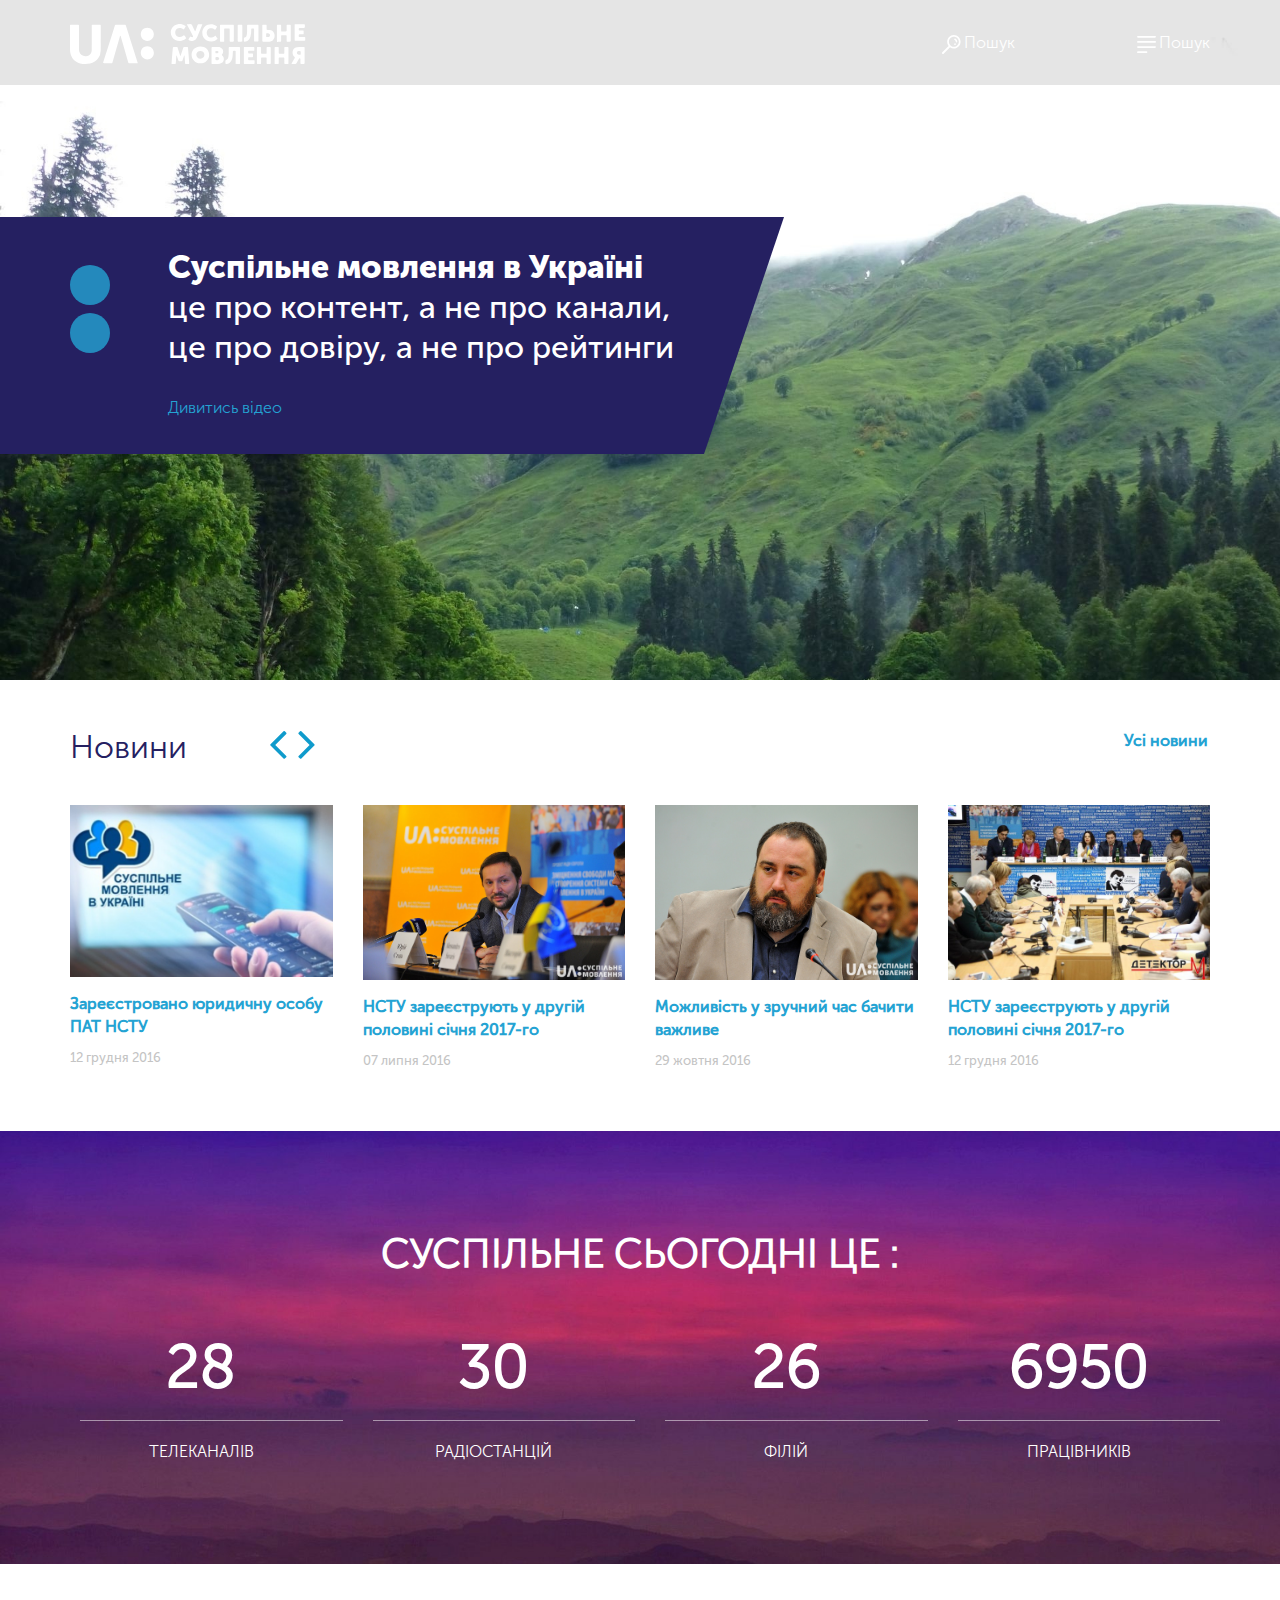
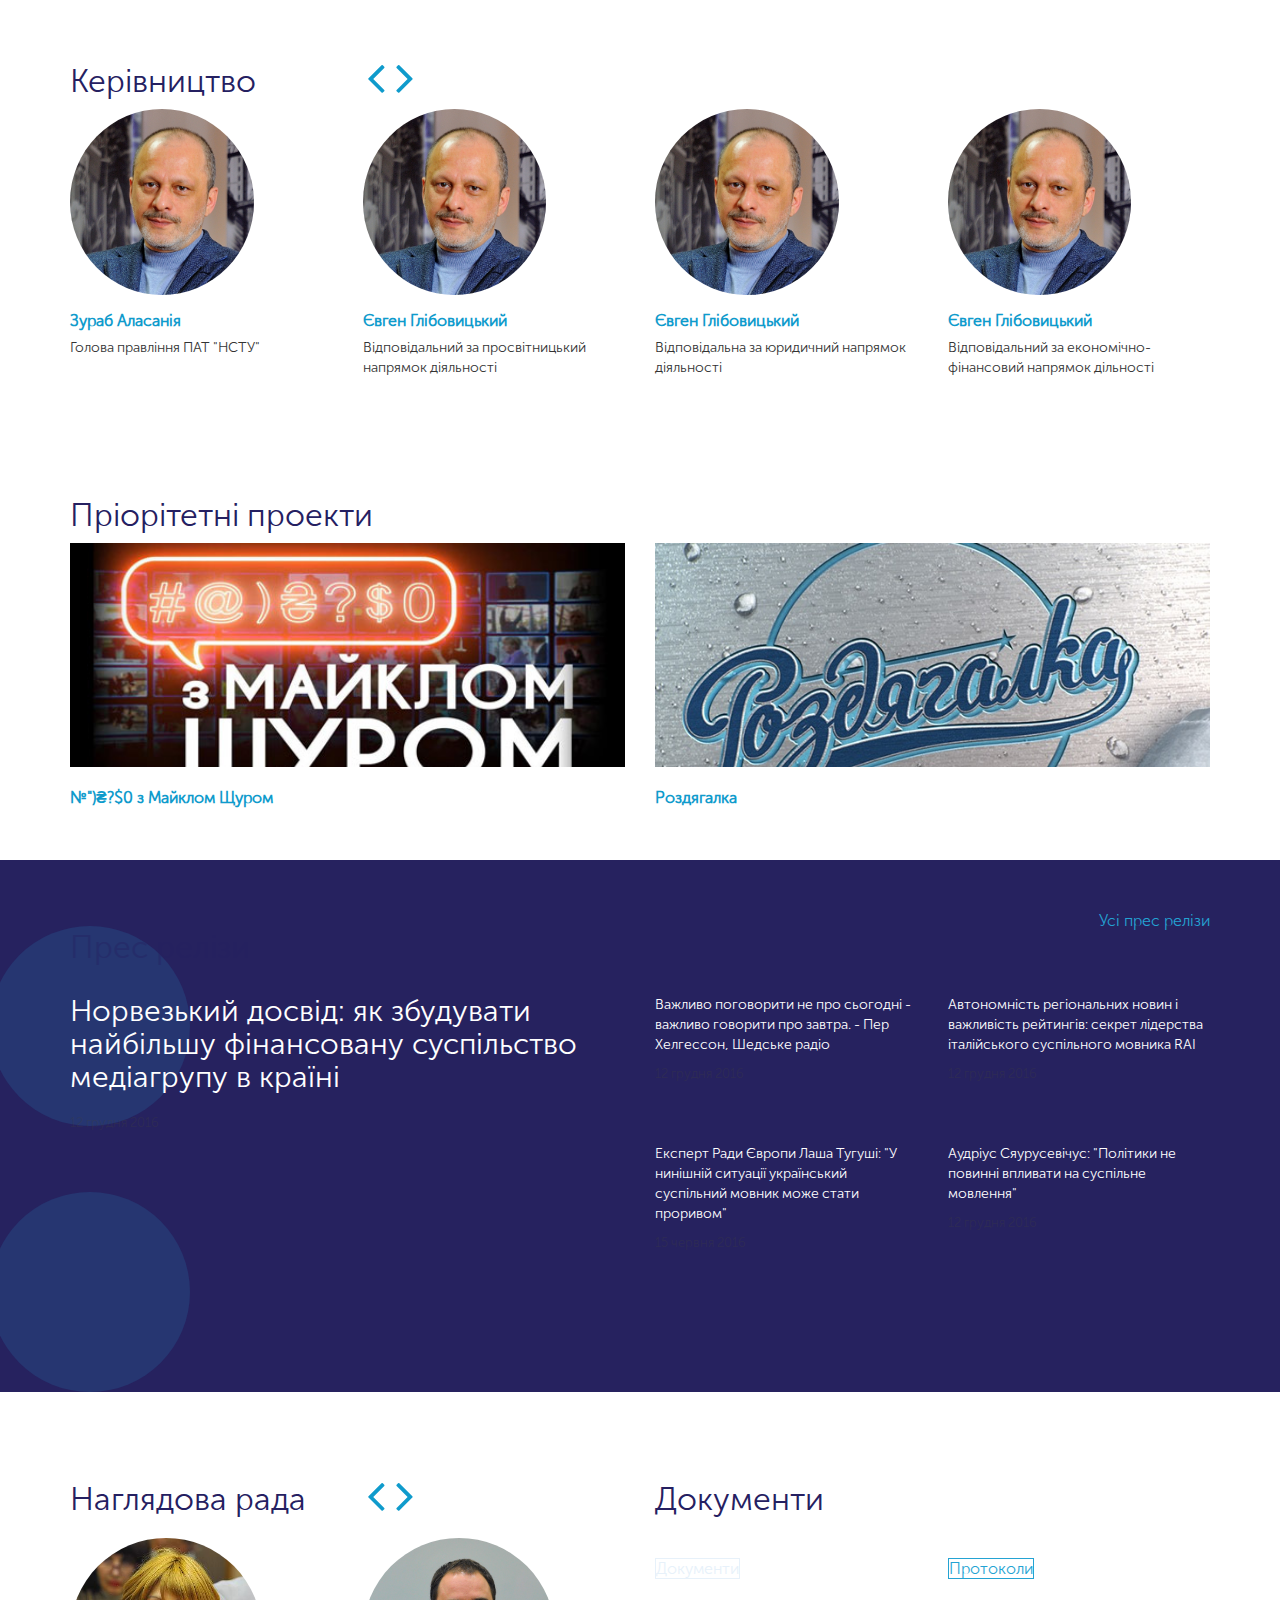
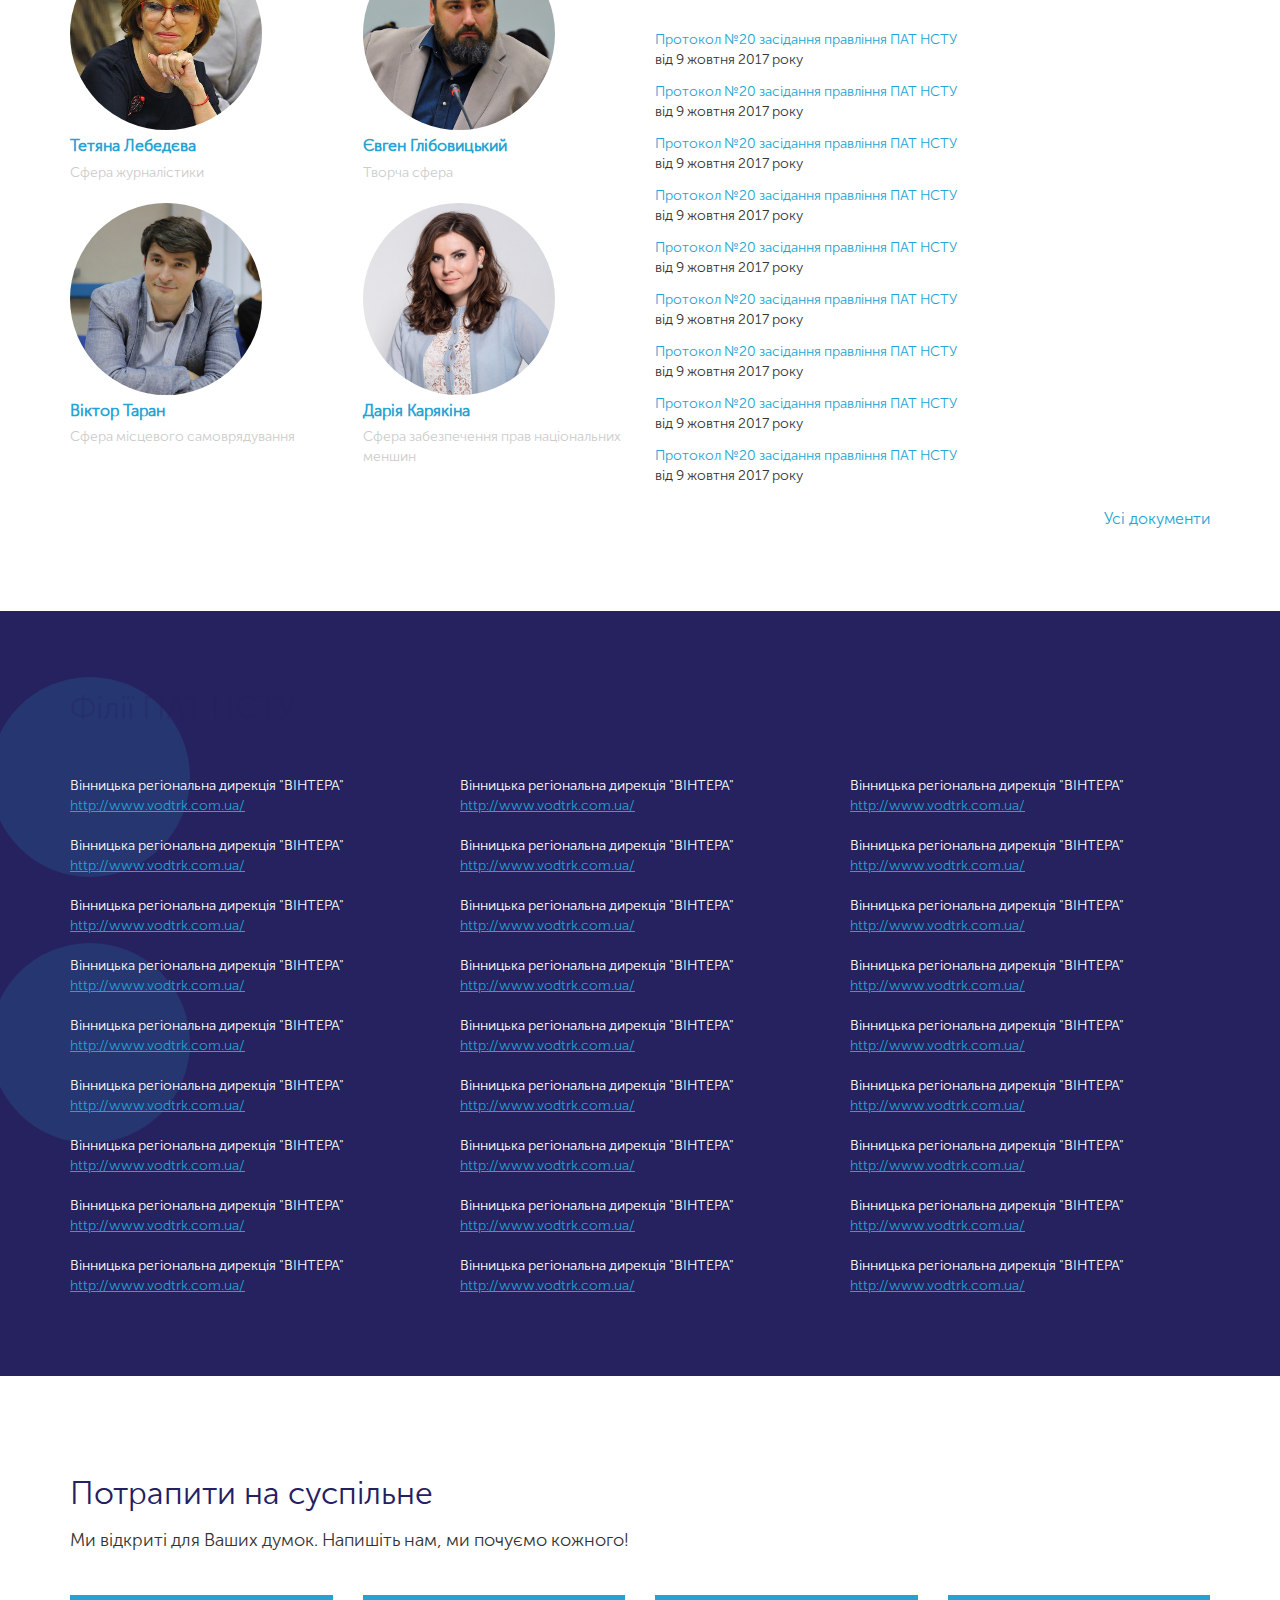
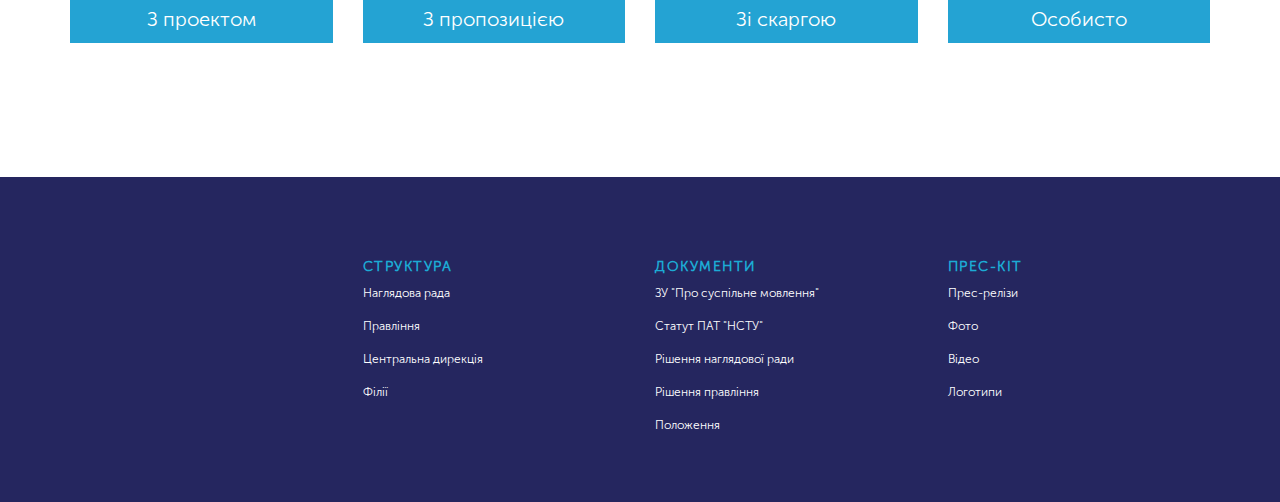
==== index.html @ c34fa094 "fommit #1" ====
<!DOCTYPE html>
<html lang="en">
<head>
	<meta charset="UTF-8">
	<title>UA_broadcasting</title>
	<link rel="stylesheet" href="css/reset.css">
	<link rel="stylesheet" href="css/bootstrap.min.css">
	<link rel="stylesheet" href="css/styles.css">
	<link rel="stylesheet" href="css/fonts.css">
	<link href="https://fonts.googleapis.com/css?family=Roboto" rel="stylesheet">
	<link rel="stylesheet" href="css/fontawesome.dev.css">
	<link rel="stylesheet" href="css/fontawesome.min.css">
	<meta name="viewport" content="width=device-width, initial-scale=1">
</head>
<body>
	
	<section class="header">
		<div class="navigation">
			<div class="container">
				<div class="row">
					<div class="col-xs-8 col-sm-8 col-md-4">
						<div class="logo-nav">
							<img src="assets/logo/logo.svg"alt="Logo">
						</div>
					</div>
					<div class="col-xs-1 col-sm-1 col-md-4"></div>
					<div class="col-xs-1 col-sm-1 col-md-2">
						<div class="nav-element">
							<div class="search-nav nav-icons">
								<img src="assets/search/search.svg" alt="Search">
							</div>
							<span class="icon-text white-text hidden-xs hidden-sm">Пошук</span>
						</div>
					</div>
					<div class="col-xs-1 col-sm-1 col-md-2">
						<div class="nav-element">
							<div class="menu-nav nav-icons">
								<img src="assets/menu/menu.svg" alt="Menu">
							</div>
							<span class="icon-text white-text hidden-xs hidden-sm">Пошук</span>
						</div>
					</div>
				</div>
			</div>
		</div>

		<div class="container">
			<div class="header-tagline">
				<div class="header_figure header-square"></div>
				<div class="header_figure header-triangle"></div>
				
				<div class="header-tagline-content content">
					<div class="row">
						<div class="hidden-xs hiden-sm col-md-1">
							<div class="header-circle-wrapper">
								<div class="header-circle"></div>
								<div class="header-circle"></div>
							</div>
						</div>
						<div class="col-xs-11 col-sm-11 col-md-6 col-lg-6">
							<div class="header_text-wrapper">
								<span class="header_text">
									<span class="header_text-bold">Суспільне <br class="hidden-md hidden-lg"> мовлення в Україні</span> <br>
									це про контент,<br class="hidden-md hidden-lg"> а не про канали,<br> це про довіру, <br class="hidden-md hidden-lg"> а не про рейтинги
								</span>
			
								<div class="video-link">
									<a href="#">Дивитись відео</a>
								</div>
							</div>
						</div>
					</div>
				</div>
			</div>
		</div>
	</section>

	<section class="news">
		<div class="container">
			<div class="content">
				<div class="row">
					<div class="col-xs-6 col-sm-6 col-md-2"><h2 class="tagline">Новини</h2></div>
					<div class="col-md-1">
						<div class="controls hidden-xs hidden-sm">
							<i class="fa fa-angle-left" aria-hidden="true"></i>
							<i class="fa fa-angle-right" aria-hidden="true"></i>
						</div>
					</div>
					<div class="col-md-7"></div>
					<div class="col-xs-6 col-sm-6 col-md-2">
						<div class="all-news-link">
							<a href="#">Усі новини</a>
						</div>
					</div>
				</div>

				<div class="row">
					<div class="col-xs-6 col-sm-6 col-md-3">
						<div class="news">
							<div class="news-img">
								<img src="img/news_image_5.jpg" alt="">
							</div>
							<div class="news-title">
								<a href="#">Зареєстровано юридичну особу ПАТ НСТУ</a>
							</div>
							<div class="grey-text">12 грудня 2016</div>
						</div>
					</div>
					<div class="col-xs-6 col-sm-6 col-md-3">
						<div class="news">
							<div class="news-img">
								<img src="img/news_image_3.jpg" alt="">
							</div>
							<div class="news-title">
								<a href="#">НСТУ зареєструють у другій половині січня 2017-го</a>
							</div>
							<div class="grey-text">07 липня 2016</div>
						</div>
					</div>
					<div class="col-xs-6 col-sm-6 col-md-3">
						<div class="news">
							<div class="news-img">
								<img src="img/news_image_2.jpg" alt="">
							</div>
							<div class="news-title">
								<a href="#">Можливість у зручний час бачити важливе</a>
								</div>
							<div class="grey-text">29 жовтня 2016</div>
						</div>
					</div>
					<div class="col-xs-6 col-sm-6 col-md-3">
						<div class="news">
							<div class="news-img">
								<img src="img/news_image_4.jpg" alt="">
							</div>
							<div class="news-title">
								<a href="#">НСТУ зареєструють у другій половині січня 2017-го</a>
							</div>
							<div class="grey-text">12 грудня 2016</div>
						</div>
					</div>
				</div>
			</div>
		</div>
	</section>

	<section class="numbers">
		<div class="container">
			<div class="content">
				<h2 class="numbers-title">суспільне сьогодні це :</h2>
				<div class="row">
					<div class="col-xs-12 col-sm-12 col-md-3">
						<div class="number">28</div>
						<div class="number-line"></div>
						<div class="numbers-description">телеканалів</div>
					</div>
					<div class="col-xs-12 col-sm-12 col-md-3">
						<div class="number">30</div>
						<div class="number-line"></div>
						<div class="numbers-description">радіостанцій</div>
					</div>
					<div class="col-xs-12 col-sm-12 col-md-3">
						<div class="number">26</div>
						<div class="number-line"></div>
						<div class="numbers-description">філій</div>
					</div>
					<div class="col-xs-12 col-sm-12 col-md-3">
						<div class="number">6950</div>
						<div class="number-line"></div>
						<div class="numbers-description">працівників</div>
					</div>
				</div>
			</div>
		</div>
	</section>

	<section class="leadership">
		<div class="content">
			<div class="container">
				<div class="row">
					<div class="col-md-3"><h2 class="tagline">Керівництво</h2></div>
					<div class="col-md-1">
						<div class="controls">
							<i class="fa fa-angle-left" aria-hidden="true"></i>
							<i class="fa fa-angle-right" aria-hidden="true"></i>
						</div>
					</div>
					<div class="col-md-8"></div>
				</div>

				<div class="row">
					<div class="col-xs-12 col-md-3">
						<div class="leadership-img hidden-xs hidden-sm">
							<img src="img/Zurab_Alasania.png" alt="Zurab">
						</div>
						<div class="leadership-name">
							<a href="#">Зураб Аласанія</a>
						</div>
						<div class="leadership-descr">Голова правління ПАТ "НСТУ"</div>
					</div>
					<div class="col-xs-12 col-md-3">
						<div class="leadership-img hidden-xs hidden-sm">
							<img src="img/Zurab_Alasania.png" alt="Zurab">
						</div>
						<div class="leadership-name">
							<a href="#">Євген Глібовицький</a>
						</div>
						<div class="leadership-descr">Відповідальний за просвітницький напрямок діяльності</div>
					</div>
					<div class="col-xs-12 col-md-3">
						<div class="leadership-img hidden-xs hidden-sm">
							<img src="img/Zurab_Alasania.png" alt="Zurab">
						</div>
						<div class="leadership-name">
							<a href="#">Євген Глібовицький</a>
						</div>
						<div class="leadership-descr">Відповідальна за юридичний напрямок діяльності</div>
					</div>
					<div class="col-xs-12 col-md-3">
						<div class="leadership-img hidden-xs hidden-sm">
							<img src="img/Zurab_Alasania.png" alt="Zurab">
						</div>
						<div class="leadership-name">
							<a href="#">Євген Глібовицький</a>
						</div>
						<div class="leadership-descr">Відповідальний за економічно-фінансовий напрямок дільності</div>
					</div>
				</div>
			</div>
		</div>
	</section>

	<section class="priority-projects">
		<div class="container">
			<div class="content">
				<h2 class="tagline">Пріорітетні проекти</h2>
				<div class="row">
					<div class="col-xs-12 col-sm-12 col-md-6">
						<div class="project">
							<div class="project-img">
								<img src="img/Mike.jpg" alt="Майкл Щур" class="img-responsive">
							</div>
							<div class="project-name">
								<a href="#">№")₴?$0 з Майклом Щуром</a>
							</div>
						</div>
					</div>

					<div class="hidden-xs hidden-sm col-md-6">
						<div class="project">
							<div class="project-img">
								<img src="img/Change_Room_2.jpg" alt="Роздягалка" class="img-responsive">
							</div>
							<div class="project-name">
								<a href="#">Роздягалка</a>
							</div>
						</div>
					</div>
				</div>
			</div>
		</div>
	</section>

	<section class="press-releases">
		<div class="circle-wrapper hidden-xs hidden-sm">
				<div class="circle"></div>
				<div class="circle"></div>
		</div>

		<div class="container">
			<div class="content">
				<div class="row">
						<div class="col-md-3"><h2 class="tagline transparent-tag">Прес релізи</h2></div>
						<div class="col-md-7"></div>
						<div class="col-md-2">
							<div class="all-press-link">
								<a href="#">Усі прес релізи</a>
							</div>
						</div>
				</div>

				<div class="row">
					<div class="col-xs-12 col-sm-12 col-md-6">
						<div class="press-releases-title">
							<h2>Норвезький досвід: як збудувати найбільшу фінансовану суспільство медіагрупу в країні</h2>
							<div class="grey-text">
								12 грудня 2016
							</div>
						</div>	
					</div>
					<div class="col-xs-12 col-sm-12 col-md-6">
						<div class="row">
							<div class="col-md-6">
								<div class="press-release">
									Важливо поговорити не про сьогодні - важливо говорити про завтра. - Пер Хелгессон, Шедське радіо
									<div class="grey-text">
										12 грудня 2016
									</div>
								</div>
							</div>
							<div class="col-xs-12 col-sm-12 col-md-6">
								<div class="press-release">
									Автономність регіональних новин і важливість рейтингів: секрет лідерства італійського суспільного мовника RAI
									<div class="grey-text">
										12 грудня 2016
									</div>
								</div>
							</div>
						</div>
						<div class="row">
							<div class="col-xs-12 col-sm-12 col-md-6">
								<div class="press-release">
									Експерт Ради Європи Лаша Тугуші: "У нинішній ситуації український суспільний мовник може стати проривом"
									<div class="grey-text">
										15 червня 2016
									</div>
								</div>
							</div>
							<div class="col-xs-12 col-sm-12 col-md-6">
								<div class="press-release">
									Аудріус Сяурусевічус: "Політики не повинні впливати на суспільне мовлення"
									<div class="grey-text">
										12 грудня 2016
									</div>
								</div>
							</div>
						</div>
					</div>
				</div>
			</div>
		</div>
	</section>

	<section class="senate">
		<div class="container">
			<div class="content">
				<div class="row">
					<div class="col-xs-12 col-md-12 col-md-6">
						<div class="row">
							<div class="col-md-6"><h2 class="tagline">Наглядова рада</h2></div>
							<div class="col-md-2">
								<div class="controls">
									<i class="fa fa-angle-left" aria-hidden="		true"></i>
									<i class="fa fa-angle-right" aria-hidden="true"></i>
								</div>
							</div>
							<div class="col-md-4"></div>
						</div>
					
						<div class="row">
							<div class="col-md-12">
								<div class="row">
									<div class="col-md-6">
										<div class="senate-member">
											<div class="member-img hidden-xs hidden-sm">
												<img src="img/senate-member_1.jpg" alt="Tetiana" class="img-responsive">
											</div>
											<div class="member-name">
												<a href="#">Тетяна Лебедєва</a>
											</div>
											<div class="member-scope">		Сфера журналістики
											</div>
										</div>
									</div>
									<div class="col-md-6">
										<div class="senate-member">
											<div class="member-img hidden-xs hidden-sm">
												<img src="img/senate-member_2.jpg" alt="Eugeniy" class="img-responsive">
											</div>
											<div class="member-name">
												<a href="#">Євген Глібовицький</a>
											</div>
											<div class="member-scope">		Творча сфера
											</div>
										</div>
									</div>
								</div>
							</div>
						</div>

						<div class="row">
							<div class="col-md-12">
								<div class="row">
									<div class="col-md-6">
										<div class="senate-member">
											<div class="member-img hidden-xs hidden-sm">
												<img src="img/senate-member_3.jpg" alt="Viktor" class="img-responsive">
											</div>
											<div class="member-name">
												<a href="#">Віктор Таран</a>
											</div>
											<div class="member-scope">		Сфера місцевого самоврядування
											</div>
										</div>
									</div>
									<div class="col-md-6">
										<div class="senate-member">
											<div class="member-img hidden-xs hidden-sm">
												<img src="img/senate-member_4.jpg" alt="Daria" class="img-responsive">
											</div>
											<div class="member-name">
												<a href="#">Дарія Карякіна</a>
											</div>
											<div class="member-scope">		Сфера забезпечення прав національних меншин
											</div>
										</div>
									</div>
								</div>
							</div>
						</div>
					</div>
					<div class="col-xs-12 col-md-12 col-md-6">
						<div class="doc-wrapper">
							<h2 class="tagline">Документи</h2>
							<div class="senat-btn-wrapper">
								<div class="row">
									<div class="col-xs-6 col-sm-6 col-md-6">
										<a href="#" class="doc-btn doc-btn-active">Документи</a>
									</div>
									<div class="col-md-6">
										<a href="#" class="doc-btn">Протоколи</a>
									</div>
								</div>
							</div>

							<div class="row">
								<div class="col-xs-12 col-sm-12 col-md-12">
									<div class="protocol">
										<div class="protocol-name">
											<a href="#">Протокол №20 засідання правління ПАТ НСТУ</a>
										</div>
										<div class="protocol-date">
											від 9 жовтня 2017 року
										</div>
									</div>
									<div class="protocol">
										<div class="protocol-name">
											<a href="#">Протокол №20 засідання правління ПАТ НСТУ</a>
										</div>
										<div class="protocol-date">
											від 9 жовтня 2017 року
										</div>
									</div>
									<div class="protocol">
										<div class="protocol-name">
											<a href="#">Протокол №20 засідання правління ПАТ НСТУ</a>
										</div>
										<div class="protocol-date">
											від 9 жовтня 2017 року
										</div>
									</div>
									<div class="protocol">
										<div class="protocol-name">
											<a href="#">Протокол №20 засідання правління ПАТ НСТУ</a>
										</div>
										<div class="protocol-date">
											від 9 жовтня 2017 року
										</div>
									</div>
									<div class="protocol">
										<div class="protocol-name">
											<a href="#">Протокол №20 засідання правління ПАТ НСТУ</a>
										</div>
										<div class="protocol-date">
											від 9 жовтня 2017 року
										</div>
									</div>
									<div class="protocol">
										<div class="protocol-name">
											<a href="#">Протокол №20 засідання правління ПАТ НСТУ</a>
										</div>
										<div class="protocol-date">
											від 9 жовтня 2017 року
										</div>
									</div>
									<div class="protocol">
										<div class="protocol-name">
											<a href="#">Протокол №20 засідання правління ПАТ НСТУ</a>
										</div>
										<div class="protocol-date">
											від 9 жовтня 2017 року
										</div>
									</div>
									<div class="protocol">
										<div class="protocol-name">
											<a href="#">Протокол №20 засідання правління ПАТ НСТУ</a>
										</div>
										<div class="protocol-date">
											від 9 жовтня 2017 року
										</div>
									</div>
									<div class="protocol">
										<div class="protocol-name">
											<a href="#">Протокол №20 засідання правління ПАТ НСТУ</a>
										</div>
										<div class="protocol-date">
											від 9 жовтня 2017 року
										</div>
									</div>
									<div class="all-doc-link">
										<a href="#">Усі документи</a>
									</div>
								</div>
							</div>
						</div>
					</div>
				</div>
			</div>
		</div>
	</section>

	<section class="branchs">
		<div class="circle-wrapper hidden-xs hidden-sm">
				<div class="circle"></div>
				<div class="circle"></div>
		</div>

		<div class="container content">
			<h2 class="branchs-tag tagline">Філії ПАТ НСТУ</h2>
			<div class="row">
				<div class="col-xs-12 col-sm-12 col-md-4 col-lg-4">
					<div class="branch">
						<div class="branch-name">Вінницька регіональна дирекція "ВІНТЕРА"</div>
						<div class="branch-site"><a href="#">http://www.vodtrk.com.ua/</a></div>
					</div>
				</div>
				<div class="col-xs-12 col-sm-12 col-md-4 col-lg-4">
					<div class="branch">
						<div class="branch-name">Вінницька регіональна дирекція "ВІНТЕРА"</div>
						<div class="branch-site"><a href="#">http://www.vodtrk.com.ua/</a></div>
					</div>
				</div>
				<div class="col-xs-12 col-sm-12 col-md-4 col-lg-4">
					<div class="branch">
						<div class="branch-name">Вінницька регіональна дирекція "ВІНТЕРА"</div>
						<div class="branch-site"><a href="#">http://www.vodtrk.com.ua/</a></div>
					</div>
				</div>
			</div>

			<div class="row">
				<div class="col-xs-12 col-sm-12 col-md-4 col-lg-4">
					<div class="branch">
						<div class="branch-name">Вінницька регіональна дирекція "ВІНТЕРА"</div>
						<div class="branch-site"><a href="#">http://www.vodtrk.com.ua/</a></div>
					</div>
				</div>
				<div class="col-xs-12 col-sm-12 col-md-4 col-lg-4">
					<div class="branch">
						<div class="branch-name">Вінницька регіональна дирекція "ВІНТЕРА"</div>
						<div class="branch-site"><a href="#">http://www.vodtrk.com.ua/</a></div>
					</div>
				</div>
				<div class="col-xs-12 col-sm-12 col-md-4 col-lg-4">
					<div class="branch">
						<div class="branch-name">Вінницька регіональна дирекція "ВІНТЕРА"</div>
						<div class="branch-site"><a href="#">http://www.vodtrk.com.ua/</a></div>
					</div>
				</div>
			</div>

			<div class="row">
				<div class="col-md-4">
					<div class="branch">
						<div class="branch-name">Вінницька регіональна дирекція "ВІНТЕРА"</div>
						<div class="branch-site"><a href="#">http://www.vodtrk.com.ua/</a></div>
					</div>
				</div>
				<div class="col-md-4">
					<div class="branch">
						<div class="branch-name">Вінницька регіональна дирекція "ВІНТЕРА"</div>
						<div class="branch-site"><a href="#">http://www.vodtrk.com.ua/</a></div>
					</div>
				</div>
				<div class="col-md-4">
					<div class="branch">
						<div class="branch-name">Вінницька регіональна дирекція "ВІНТЕРА"</div>
						<div class="branch-site"><a href="#">http://www.vodtrk.com.ua/</a></div>
					</div>
				</div>
			</div>

			<div class="row hidden-xs hidden-sm">
				<div class="col-md-4">
					<div class="branch">
						<div class="branch-name">Вінницька регіональна дирекція "ВІНТЕРА"</div>
						<div class="branch-site"><a href="#">http://www.vodtrk.com.ua/</a></div>
					</div>
				</div>
				<div class="col-md-4">
					<div class="branch">
						<div class="branch-name">Вінницька регіональна дирекція "ВІНТЕРА"</div>
						<div class="branch-site"><a href="#">http://www.vodtrk.com.ua/</a></div>
					</div>
				</div>
				<div class="col-md-4">
					<div class="branch">
						<div class="branch-name">Вінницька регіональна дирекція "ВІНТЕРА"</div>
						<div class="branch-site"><a href="#">http://www.vodtrk.com.ua/</a></div>
					</div>
				</div>
			</div>

			<div class="row hidden-xs hidden-sm">
				<div class="col-md-4">
					<div class="branch">
						<div class="branch-name">Вінницька регіональна дирекція "ВІНТЕРА"</div>
						<div class="branch-site"><a href="#">http://www.vodtrk.com.ua/</a></div>
					</div>
				</div>
				<div class="col-md-4">
					<div class="branch">
						<div class="branch-name">Вінницька регіональна дирекція "ВІНТЕРА"</div>
						<div class="branch-site"><a href="#">http://www.vodtrk.com.ua/</a></div>
					</div>
				</div>
				<div class="col-md-4">
					<div class="branch">
						<div class="branch-name">Вінницька регіональна дирекція "ВІНТЕРА"</div>
						<div class="branch-site"><a href="#">http://www.vodtrk.com.ua/</a></div>
					</div>
				</div>
			</div>

			<div class="row hidden-xs hidden-sm">
				<div class="col-md-4">
					<div class="branch">
						<div class="branch-name">Вінницька регіональна дирекція "ВІНТЕРА"</div>
						<div class="branch-site"><a href="#">http://www.vodtrk.com.ua/</a></div>
					</div>
				</div>
				<div class="col-md-4">
					<div class="branch">
						<div class="branch-name">Вінницька регіональна дирекція "ВІНТЕРА"</div>
						<div class="branch-site"><a href="#">http://www.vodtrk.com.ua/</a></div>
					</div>
				</div>
				<div class="col-md-4">
					<div class="branch">
						<div class="branch-name">Вінницька регіональна дирекція "ВІНТЕРА"</div>
						<div class="branch-site"><a href="#">http://www.vodtrk.com.ua/</a></div>
					</div>
				</div>
			</div>

			<div class="row hidden-xs hidden-sm">
				<div class="col-md-4">
					<div class="branch">
						<div class="branch-name">Вінницька регіональна дирекція "ВІНТЕРА"</div>
						<div class="branch-site"><a href="#">http://www.vodtrk.com.ua/</a></div>
					</div>
				</div>
				<div class="col-md-4">
					<div class="branch">
						<div class="branch-name">Вінницька регіональна дирекція "ВІНТЕРА"</div>
						<div class="branch-site"><a href="#">http://www.vodtrk.com.ua/</a></div>
					</div>
				</div>
				<div class="col-md-4">
					<div class="branch">
						<div class="branch-name">Вінницька регіональна дирекція "ВІНТЕРА"</div>
						<div class="branch-site"><a href="#">http://www.vodtrk.com.ua/</a></div>
					</div>
				</div>
			</div>

			<div class="row hidden-xs hidden-sm">
				<div class="col-md-4">
					<div class="branch">
						<div class="branch-name">Вінницька регіональна дирекція "ВІНТЕРА"</div>
						<div class="branch-site"><a href="#">http://www.vodtrk.com.ua/</a></div>
					</div>
				</div>
				<div class="col-md-4">
					<div class="branch">
						<div class="branch-name">Вінницька регіональна дирекція "ВІНТЕРА"</div>
						<div class="branch-site"><a href="#">http://www.vodtrk.com.ua/</a></div>
					</div>
				</div>
				<div class="col-md-4">
					<div class="branch">
						<div class="branch-name">Вінницька регіональна дирекція "ВІНТЕРА"</div>
						<div class="branch-site"><a href="#">http://www.vodtrk.com.ua/</a></div>
					</div>
				</div>
			</div>

			<div class="row hidden-xs hidden-sm">
				<div class="col-md-4">
					<div class="branch">
						<div class="branch-name">Вінницька регіональна дирекція "ВІНТЕРА"</div>
						<div class="branch-site"><a href="#">http://www.vodtrk.com.ua/</a></div>
					</div>
				</div>
				<div class="col-md-4">
					<div class="branch">
						<div class="branch-name">Вінницька регіональна дирекція "ВІНТЕРА"</div>
						<div class="branch-site"><a href="#">http://www.vodtrk.com.ua/</a></div>
					</div>
				</div>
				<div class="col-md-4">
					<div class="branch">
						<div class="branch-name">Вінницька регіональна дирекція "ВІНТЕРА"</div>
						<div class="branch-site"><a href="#">http://www.vodtrk.com.ua/</a></div>
					</div>
				</div>
			</div>
		</div>
	</section>

	<section class="get-in">
		<div class="container">
			<div class="content">
				<div class="get-in-tag">
					<h2 class="tagline">Потрапити на суспільне</h2>
					<h4>Ми відкриті для Ваших думок. Напишіть нам, ми почуємо кожного!</h4>
				</div>
				<div class="row">
					<div class="col-xs-12 col-sm-12 col-md-3 col-lg-3">
						<div class="get-in-link-wrapper">
							<a href="#" class="get-in-link">З проектом</a>
						</div>
					</div>
					<div class="col-xs-12 col-sm-12 col-md-3 col-lg-3">
						<div class="get-in-link-wrapper">
							<a href="#" class="get-in-link">З пропозицією</a>
						</div>
					</div>
					<div class="col-xs-12 col-sm-12 col-md-3 col-lg-3">
						<div class="get-in-link-wrapper">
							<a href="#" class="get-in-link">Зі скаргою</a>
						</div>
					</div>
					<div class="col-xs-12 col-sm-12 col-md-3 col-lg-3">
						<div class="get-in-link-wrapper">
							<a href="#" class="get-in-link">Особисто</a>
						</div>
					</div>
				</div>
			</div>
		</div>
	</section>

	<section class="footer">
		<div class="container">
			<div class="content">
				<div class="row">
					<div class="col-md-3"></div>
					<div class="col-md-3">
						<div class="footer-tag">
							структура
						</div>
						<div class="footer-link">
							<a href="#">Наглядова рада</a>
						</div>
						<div class="footer-link">
							<a href="#">Правління</a>
						</div>
						<div class="footer-link">
							<a href="#">Центральна дирекція</a>
						</div>
						<div class="footer-link">
							<a href="#">Філії</a>
						</div>
					</div>
					<div class="col-md-3">
						<div class="footer-tag">
							документи
						</div>
						<div class="footer-link">
							<a href="#">ЗУ "Про суспільне мовлення"</a>
						</div>
						<div class="footer-link">
							<a href="#">Статут ПАТ "НСТУ"</a>
						</div>
						<div class="footer-link">
							<a href="#">Рішення наглядової ради</a>
						</div>
						<div class="footer-link">
							<a href="#">Рішення правління</a>
						</div>
						<div class="footer-link">
							<a href="#">Положення</a>
						</div>
					</div>
					<div class="col-md-3">
						<div class="footer-tag">
							прес-кіт
						</div>
						<div class="footer-link">
							<a href="#">Прес-релізи</a>
						</div>
						<div class="footer-link">
							<a href="#">Фото</a>
						</div>
						<div class="footer-link">
							<a href="#">Відео</a>
						</div>
						<div class="footer-link">
							<a href="#">Логотипи</a>
						</div>

					</div>
				</div>
			</div>
		</div>
	</section>



	<script src="https://ajax.googleapis.com/ajax/libs/jquery/1.11.0/jquery.min.js"></script>
	<script src="js/bootstrap.min.js"></script>
</body>
</html>
---- css/styles.css ----
body {
		font-family: 'MuseoSansCyrl300', sans-serif ;
	}

	a {
		color: #24a3d3;
	}

	a:hover {
		text-decoration: none;
	}

	img {
		width: 100%;
	}
	
	.tagline {
		display: inline-block;
		position: relative;
		z-index: 2;
		font-family: MuseoSansCyrl300;
		font-size: 32px;
		color: #252061;
	}

	.grey-text {
		color: #404040;
		opacity: 0.3;
		padding-top: 10px;
		font-size: 13px;
	}

	/* HEADER */
	
	.content {
		/* width: 1100px; */
		margin: 0 auto;
	}

	.header {
		height: 680px;
		width: 100%;
		background-image: url('../img/hill_with_tree.jpg');
		background-size: cover;
		position: relative;
	}

	.navigation {
		height: 85px;
		line-height: 85px;
		background-color: rgba(0, 0, 0, 0.10);
	}
	
	.nav-element {
		text-align: right;
	}

	.logo-nav {
	 	width: 236px;
	 	height: 40px;
	}
	
	.nav-icons {
		width: 19.5px;
		display: inline-block;
	}
	
	.icon-text {
		font-size: 16px;
	}
	
	.white-text {
		color: #fff
	}
	
	.blue-text {
		color: #24a3d3;
	}

	.header-tagline {
		margin-top: 132px;
	}

	.header-tagline-content {
		padding-top: 30px;
	}

	.header_figure {
		display: inline-block;
		position: absolute;	
		z-index: 1;
	}

	.header-square {
		min-width: 55%;
		height: 237px;
		background-color: #252061;
		left: 0px;
	}

	.header-triangle {
    	width: 0;
    	height: 0;
    	border-style: solid;
    	border-width: 237px 80px 0 0;
    	border-color: #252061 transparent transparent transparent;
    	left: 55%;
	}

	.header-circle-wrapper {
		display: inline-block;
		position: relative;
		z-index: 2;
		margin-top: 10px;
	}

	.header-circle {
		width: 40px;
		height: 40px;
		border-radius: 50%;
		background-color: #2489bc;
		z-index: 2;
		margin: 8px 0;
	}

	.header_text-wrapper {
		display: inline-block;
		position: relative;
		z-index: 2;
	}

	.header_text {
		font-family: MuseoSansCyrl500;
		font-size: 32px;
		color: #fff;
		text-align: left;
		line-height: 40px;
	}

	.header_text-bold {
		font-family: MuseoSansCyrl900;
	}

	.video-link {
		margin-top: 30px;
		font-size: 16px;
	}

	@media (max-width: 768px) {
		.header-square {
			min-width: 75%;
			height: 257px;
		}

		.header-triangle {
	    	width: 0;
	    	height: 0;
	    	border-style: solid;
	    	border-width: 257px 80px 0 0;
	    	border-color: #252061 transparent transparent transparent;
	    	left: 75%;
		}

		.header_text {
			font-size: 24px;
			line-height: 24px;
		}
	}


	/* NEWS SECTION */

	.news {
		margin-top: 30px;
		margin-bottom: 30px;
	}
	
	.controls {
		display: inline-block;
	}

	.controls> i {
		font-size: 50px;
		color: #0f9bcc;
		padding-top: 8px;
		margin: 0 4px;
	}

	.controls > i:hover{
		cursor: pointer;
	}

	.all-news-link a{
		float: right;
		font-size: 16px;
		font-weight: bold;
		padding-top: 20px;
		padding-right: 2px;
	}
	
	.news {
		font-family: MuseoSansCyrl500;
	}

	.news-title {
		padding-top: 16px;
	}

	.news-title a {
		font-size: 16px;
		font-weight: bold;
		color: #24a3d3;
	}
	
	/* NUMBERS SECTION */

	.numbers {
		background-image: url('../img/mountains_and_fog.jpg');
		background-size: cover;
		color: #fff;
		text-transform: uppercase;
		text-align: center;
		font-size: 40px;
		font-weight: bold;
		padding: 50px 0 100px 0;
	}

	.numbers-title {
		margin: 0;
		padding: 50px 0;
		font-weight: bold;
		font-size: 40px;
	}

	.number {
		font-size: 60px;
	}

	.number-line {
		height: 1px;
		width: 100%;
		background-color: #fff;
		opacity: 0.5;
		margin: 10px;
	}

	.numbers-description {
		font-size: 16px;
		font-weight: normal;
		padding-top: 10px;
	}

	/* LEADERSHIP SECTION */
	
	.leadership {
		margin-top: 80px;
	}

	.leadership-img img {
		width: 70%;
		border-radius: 50%;
	}

	.leadership-name a {
		display: inline-block;
		font-size: 16px;
		font-weight: bold;
		color: #0f9bcc;
		padding: 15px 0 5px 0;
	}

	.leadership-descr {
		font-size: 14px;
	}

	/* PRIORITY PROJECTS */
	
	.priority-projects {
		margin-top: 100px;
		margin-bottom: 50px;
	}
	
	.project {
		width: 100%;	
	}
	.project-img {
		height: 224px;
		overflow: hidden;
		object-fit: 
	}

	.project-name {
		margin-top: 20px;
	}

	.project-name a{
		font-size: 16px;
		font-weight: bold;
		color: #0f9bcc;
	}

	/* PRESS-RELEASES */

	.press-releases {
		background-color: #26225f;
    	color: #fff;
    	position: relative;
    	padding-top: 50px;
    	padding-bottom: 100px;
	}

	.press-releases-title {
		position: relative;
		z-index: 2;
	}

	.press-release {
		margin-top: 20px;
		margin-bottom: 40px;
	}

	.transparent-tag {
		opacity: 0.4;
	}

	.all-press-link {
		float: right;
		font-size: 16px;
	}

	/* SENATE SECTION */

	.senate {
		padding: 70px 0 80px 0;
	}

	.senate-member {
		margin: 10px 0;
	}

	.member-img img{
		width: 192px;
		height: 192px;
		object-fit: cover;
		border-radius: 50%;
	}

	.member-img:hover {
		cursor: pointer;
	}

	.member-name {
		margin: 5px 0;
		font-size: 16px;
		font-weight: bold;
	}

	.member-scope {
		font-size: 14px;
		color: #ccc;
	}
	
	.doc-wrapper {
		margin: 0 auto;
	}

	.senat-btn-wrapper {
		margin: 25px 0;
	}

	.doc-btn {
		font-size: 16px;
		border: 1px solid #24a3d3;
		width: 100%;
		height: 32px;
		line-height: 32px;
	}

	.doc-btn-active {
		color: #e7f1fa;
		border-color: #e7f1fa;
	}

	.doc-btn:hover {
		color: #4a97ae;
		border-color: #4a97ae;
	}

	.doc-btn:active {
		color: #e7f1fa;
		border-color: #e7f1fa;
	}

	.protocol {
		margin: 12px 0 ;
	}

	.protocol:nth-child(1) {
		margin-top: 20px;
	}

	.all-doc-link {
		margin-top: 10px;
		float: right;
		font-size: 16px;
	}


	/* BRANCHS */

	.branchs {
		background-color: #26225f;
		color: #fff;
		position: relative;
		padding-top: 60px;
		padding-bottom: 70px;
	}
	
	.branchs-tag {
		opacity: 0.3;
		padding: 0px 0px 30px 0;
		position: relative;
		z-index: 2;
	}

	.branch {
		margin: 10px 0 10px 0;
		position: relative;
		z-index: 2;
	}

	.branch-site a {
		text-decoration: underline;
	}

	.circle-wrapper {
		position: absolute;
		z-index: 1;
		left: -10px;
		top: 0;
	}

	.circle {
		height: 200px;
		width: 200px;
		border-radius: 50%;
		background-color: #263671;
		margin-top: 66px;
	}

	/* GET-IN SECTION */

	.get-in {
		padding-top: 80px;
		padding-bottom: 130px;
	}
	
	.get-in-tag {
		padding-bottom: 30px;
	}
	
	.get-in-link-wrapper {
		font-size: 20px;
		text-align: center;
		font-weight: 400;
		width: 100%;
		height: 48px;
		line-height: 48px;
		background-color: #24a3d3;
		margin: 4px 0;
	}

	.get-in-link {
		color: #fff;	
	}

	.get-in-link-wrapper:hover {
		cursor: pointer;		
	}

	/* FOOTER */

	.footer {
		background-color: #25265f;
		padding-top: 80px;
		padding-bottom: 60px;
	}

	.footer-tag {
		text-transform: uppercase;
		font-weight: bold;
		letter-spacing: 1.5px;
		color: #1cabd5;
	}

	.footer-link a {
		display: inline-block;
		color: #fff;
		margin: 8px 0;
		font-size: 12px;
	}

		/****** DARK HEADER  ******/

	.dark-header {
		background-color: #252061;
	}

	.all-navbar {
		height: 85px;
	}

	/* POSTS section */
	
	.posts {
		padding-bottom: 40px;
	}

	.posts-tagline {
		padding: 20px 0;
	}

	.post {
		margin: 12px 5px;
		padding: 0 5px 5px 5px;
	}

	.post-name {
		margin-top: 5px;
		font-weight: bold;
	}

	.post-date {
		padding-top: 5px;
	}

	/* RADA PAGE */

	.rada {
		background-color: #f5f5f5;
	}
---- css/fonts.css ----
@font-face{
	font-family: "MuseoSansCyrl100";
	src: url("../font/MuseoSansCyrl/MuseoSansCyrl.otf");
	font-weight: 100;
}

@font-face{
	font-family: "MuseoSansCyrl300";
	src: url("../font/MuseoSansCyrl/MuseoSansCyrl_0.otf");
	font-weight: 300;
}

@font-face{
	font-family: "MuseoSansCyrl500";
	src: url("../font/MuseoSansCyrl/MuseoSansCyrl_1.otf");
	font-weight: 500;
}

@font-face{
	font-family: "MuseoSansCyrl700";
	src: url("../font/MuseoSansCyrl/MuseoSansCyrl_2.otf");
	font-weight: 700;
}

@font-face{
	font-family: "MuseoSansCyrl900";
	src: url("../font/MuseoSansCyrl/MuseoSansCyrl_3.otf");
	font-weight: 900;
}
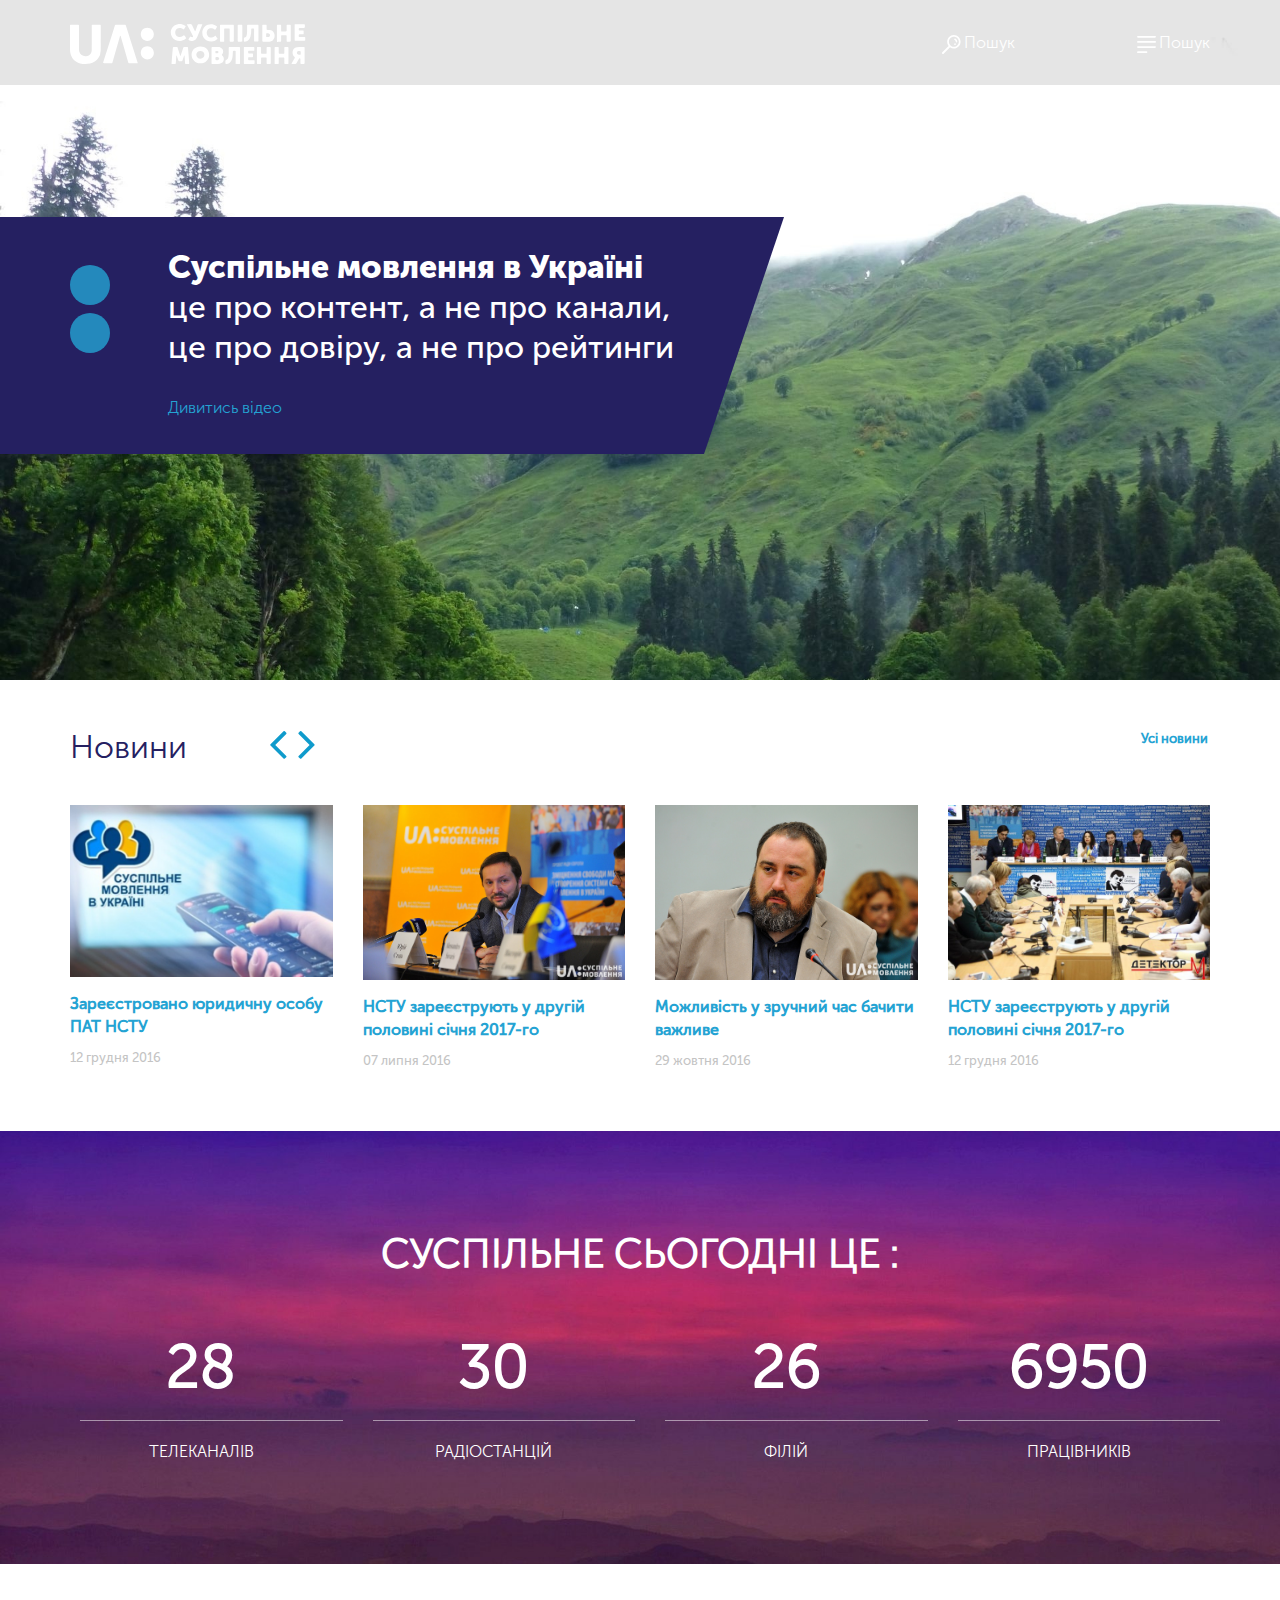
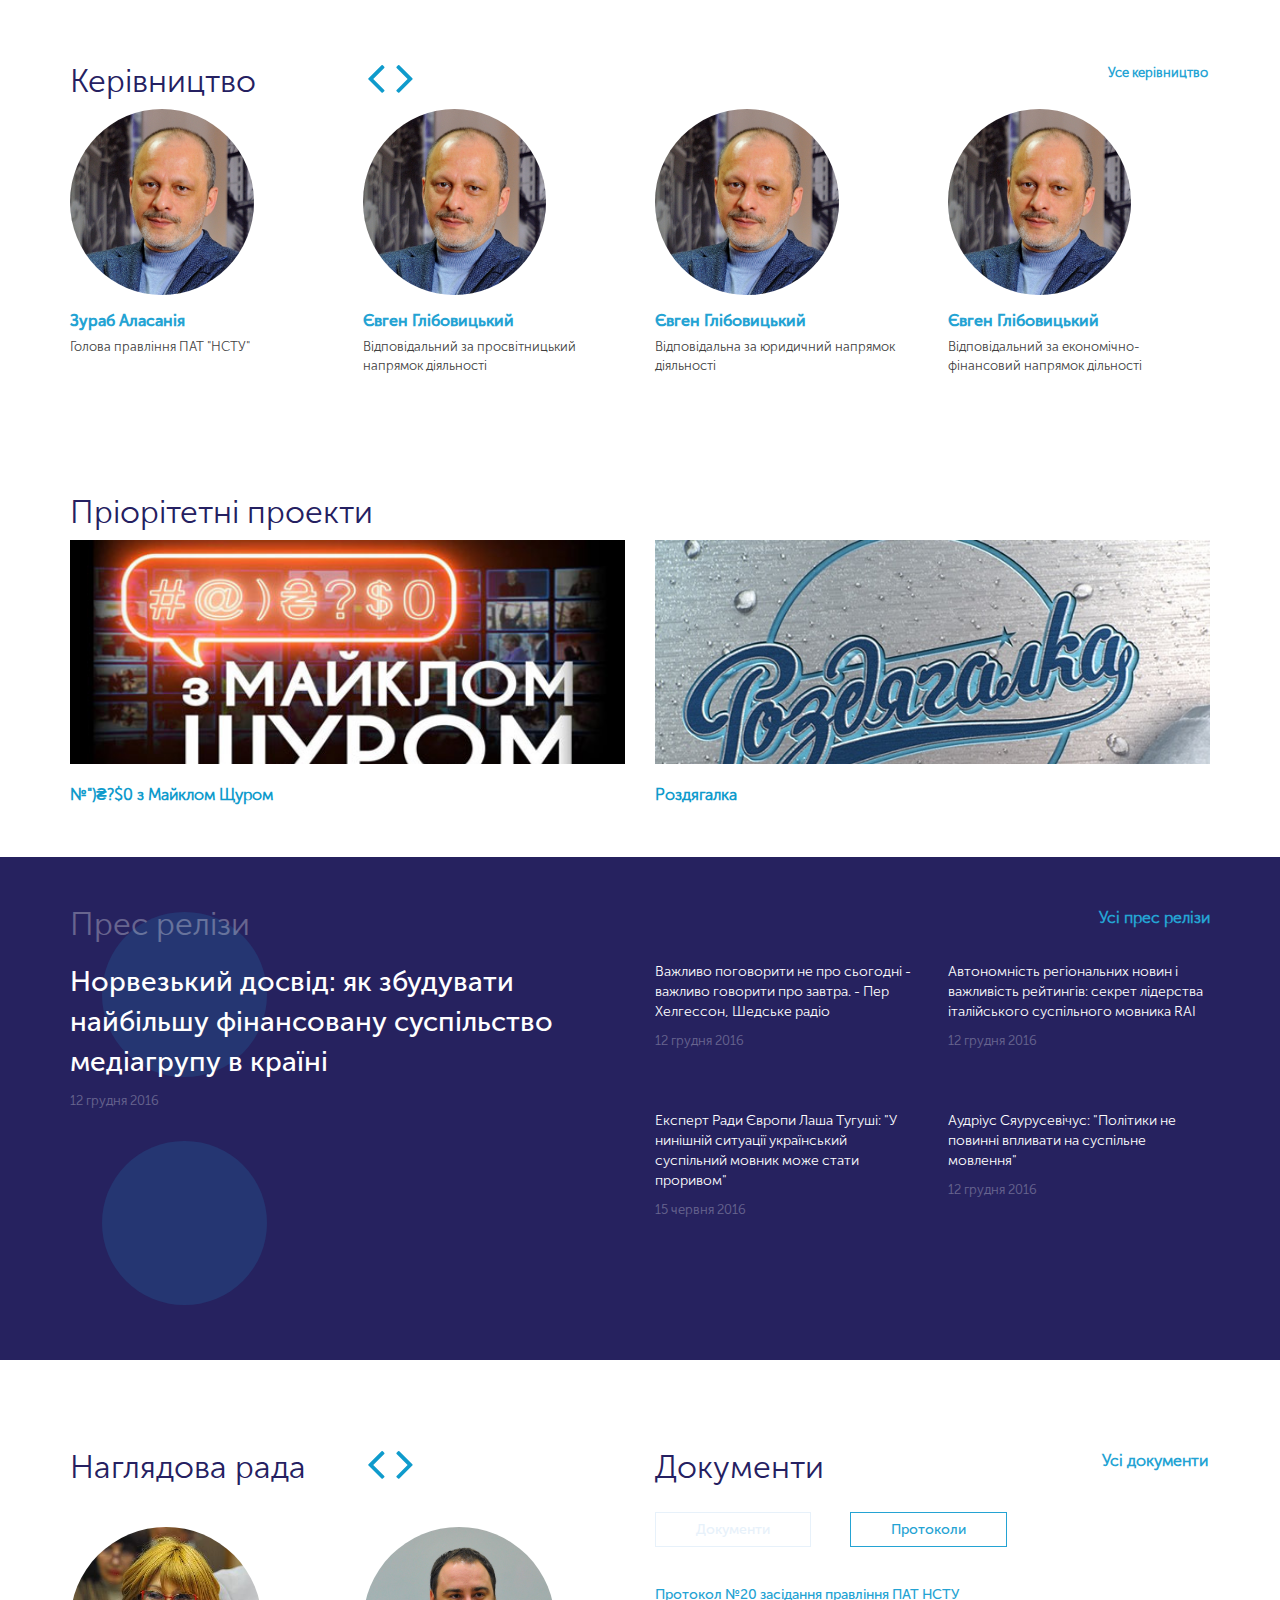
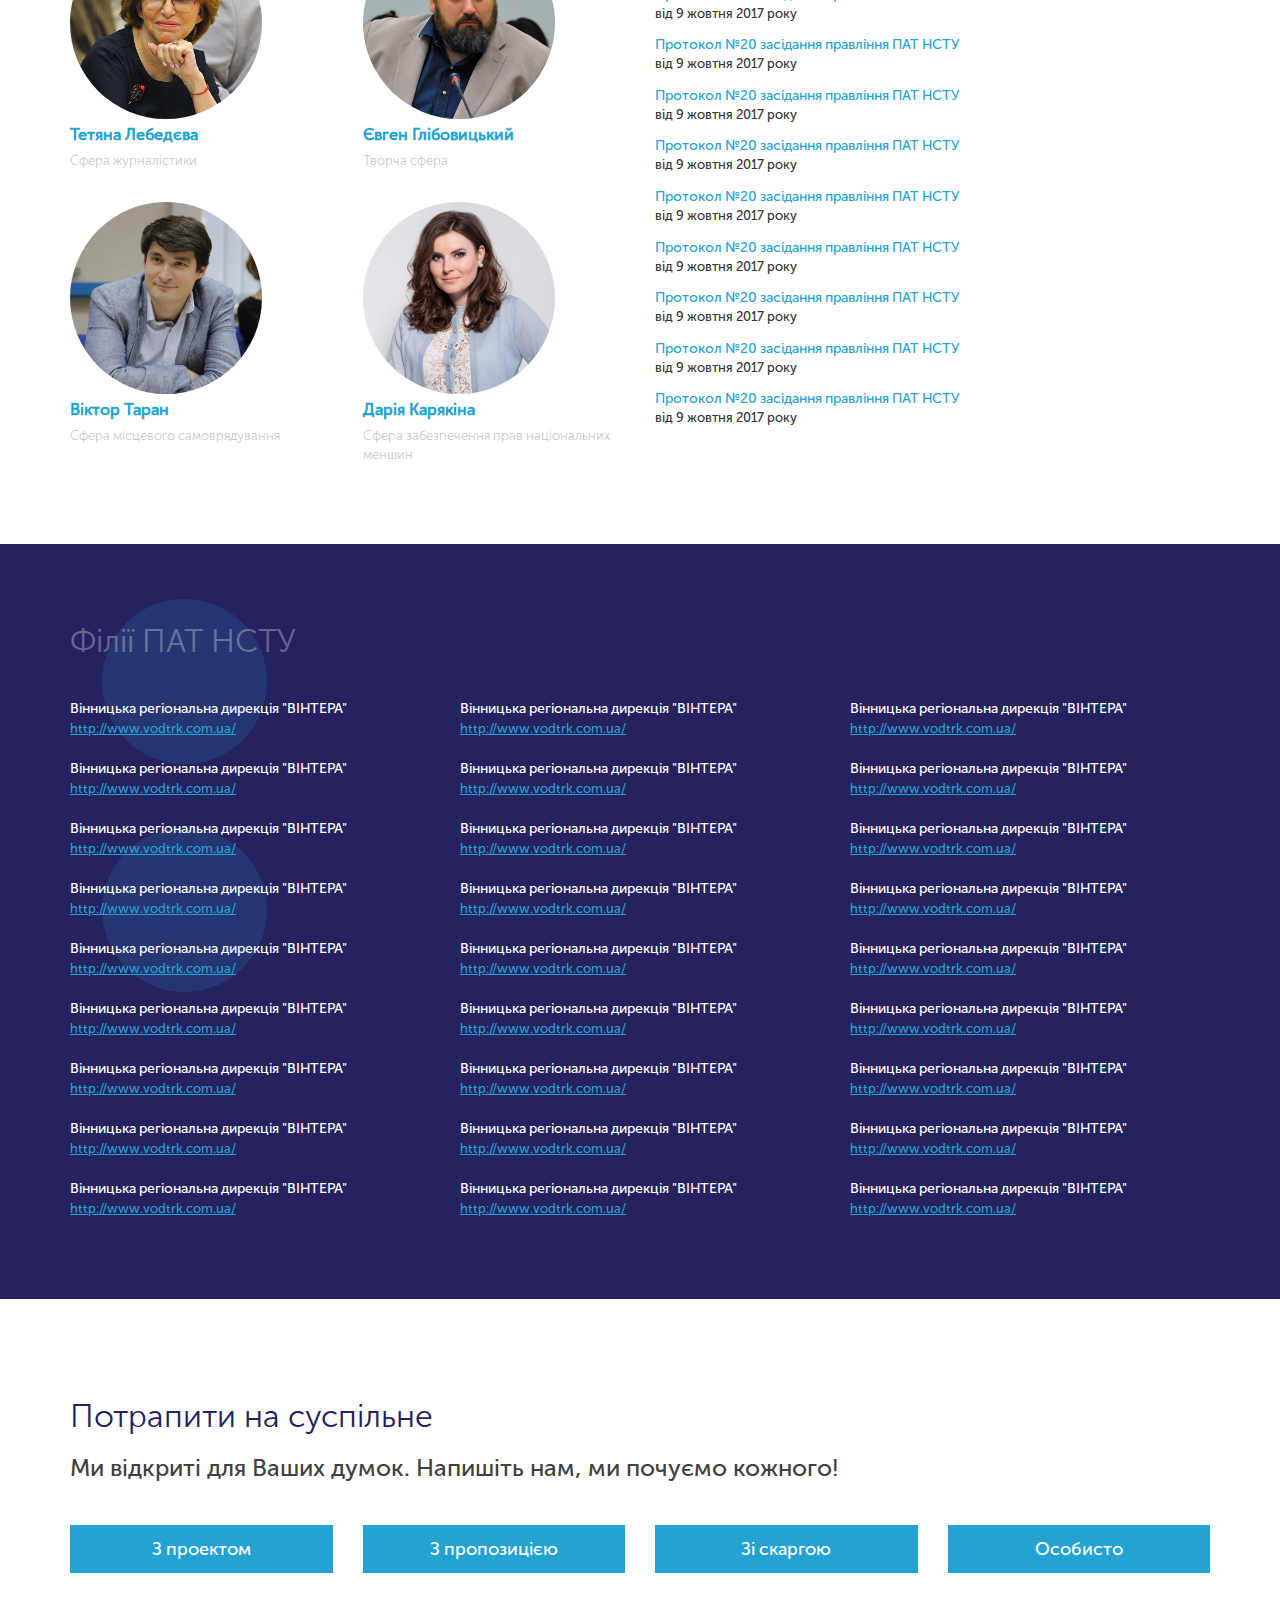
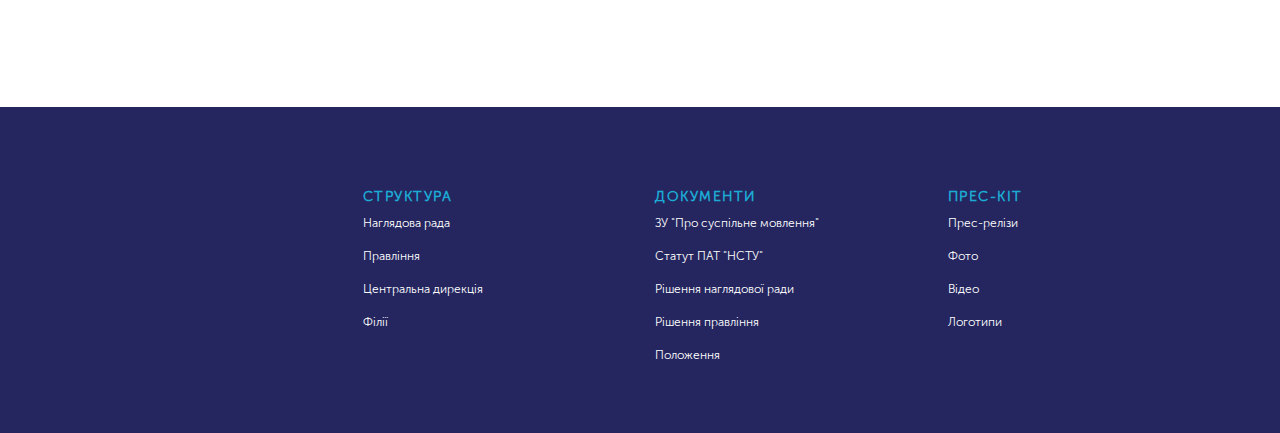
==== commit 2173bb9e: "almost done main page withour footer" ====
--- a/index.html
+++ b/index.html
@@ -51,7 +51,7 @@
 				
 				<div class="header-tagline-content content">
 					<div class="row">
-						<div class="hidden-xs hiden-sm col-md-1">
+						<div class="hidden-xs hidden-sm col-md-1">
 							<div class="header-circle-wrapper">
 								<div class="header-circle"></div>
 								<div class="header-circle"></div>
@@ -178,52 +178,65 @@
 		<div class="content">
 			<div class="container">
 				<div class="row">
-					<div class="col-md-3"><h2 class="tagline">Керівництво</h2></div>
+					<div class="col-xs-6 col-sm-6 col-md-3"><h2 class="tagline">Керівництво</h2></div>
 					<div class="col-md-1">
-						<div class="controls">
+						<div class="controls hidden-xs hidden-sm">
 							<i class="fa fa-angle-left" aria-hidden="true"></i>
 							<i class="fa fa-angle-right" aria-hidden="true"></i>
 						</div>
 					</div>
-					<div class="col-md-8"></div>
+					<div class="col-md-6"></div>
+					<div class="col-xs-6 col-sm-6 col-md-2">
+						<div class="all-leadership-link">
+							<a href="#">Усе керівництво</a>
+						</div>
+					</div>
 				</div>
 
 				<div class="row">
 					<div class="col-xs-12 col-md-3">
-						<div class="leadership-img hidden-xs hidden-sm">
-							<img src="img/Zurab_Alasania.png" alt="Zurab">
-						</div>
-						<div class="leadership-name">
-							<a href="#">Зураб Аласанія</a>
-						</div>
-						<div class="leadership-descr">Голова правління ПАТ "НСТУ"</div>
+						<div class="leadership-member">
+							<div class="leadership-img hidden-xs hidden-sm">
+								<img src="img/Zurab_Alasania.png" alt="Zurab">
+							</div>
+							<div class="leadership-name">
+								<a href="#">Зураб Аласанія</a>
+							</div>
+							<div class="leadership-descr">Голова правління ПАТ "НСТУ"</div>
+						</div>
 					</div>
 					<div class="col-xs-12 col-md-3">
-						<div class="leadership-img hidden-xs hidden-sm">
-							<img src="img/Zurab_Alasania.png" alt="Zurab">
-						</div>
-						<div class="leadership-name">
-							<a href="#">Євген Глібовицький</a>
-						</div>
-						<div class="leadership-descr">Відповідальний за просвітницький напрямок діяльності</div>
+						<div class="leadership-member">
+							<div class="leadership-img hidden-xs hidden-sm">
+								<img src="img/Zurab_Alasania.png" alt="Zurab">
+							</div>
+							<div class="leadership-name">
+								<a href="#">Євген Глібовицький</a>
+							</div>
+							<div class="leadership-descr">Відповідальний за просвітницький напрямок діяльності</div>
+						</div>
 					</div>
 					<div class="col-xs-12 col-md-3">
-						<div class="leadership-img hidden-xs hidden-sm">
-							<img src="img/Zurab_Alasania.png" alt="Zurab">
-						</div>
-						<div class="leadership-name">
-							<a href="#">Євген Глібовицький</a>
-						</div>
-						<div class="leadership-descr">Відповідальна за юридичний напрямок діяльності</div>
+						<div class="leadership-member">
+							<div class="leadership-img hidden-xs hidden-sm">
+								<img src="img/Zurab_Alasania.png" alt="Zurab">
+							</div>
+							<div class="leadership-name">
+								<a href="#">Євген Глібовицький</a>
+							</div>
+							<div class="leadership-descr">Відповідальна за юридичний напрямок діяльності</div>
+						</div>
 					</div>
 					<div class="col-xs-12 col-md-3">
-						<div class="leadership-img hidden-xs hidden-sm">
-							<img src="img/Zurab_Alasania.png" alt="Zurab">
-						</div>
-						<div class="leadership-name">
-							<a href="#">Євген Глібовицький</a>
-						</div>
-						<div class="leadership-descr">Відповідальний за економічно-фінансовий напрямок дільності</div>
+						<div class="leadership-member">
+							<div class="leadership-img hidden-xs hidden-sm">
+								<img src="img/Zurab_Alasania.png" alt="Zurab">
+							</div>
+							<div class="leadership-name">
+								<a href="#">Євген Глібовицький</a>
+							</div>
+							<div class="leadership-descr">Відповідальний за економічно-фінансовий напрямок дільності</div>
+						</div>
 					</div>
 				</div>
 			</div>
@@ -235,7 +248,7 @@
 			<div class="content">
 				<h2 class="tagline">Пріорітетні проекти</h2>
 				<div class="row">
-					<div class="col-xs-12 col-sm-12 col-md-6">
+					<div class="col-xs-12 col-sm-12 col-md-6 col-lg-6">
 						<div class="project">
 							<div class="project-img">
 								<img src="img/Mike.jpg" alt="Майкл Щур" class="img-responsive">
@@ -246,7 +259,7 @@
 						</div>
 					</div>
 
-					<div class="hidden-xs hidden-sm col-md-6">
+					<div class="hidden-xs hidden-sm col-md-6 col-lg-6">
 						<div class="project">
 							<div class="project-img">
 								<img src="img/Change_Room_2.jpg" alt="Роздягалка" class="img-responsive">
@@ -254,6 +267,12 @@
 							<div class="project-name">
 								<a href="#">Роздягалка</a>
 							</div>
+						</div>
+					</div>
+					<div class="container">
+						<div class="priority-control-wrapper hidden-md hidden-lg">
+							<div class="priority-control priority-control-active"></div>
+							<div class="priority-control"></div>
 						</div>
 					</div>
 				</div>
@@ -270,9 +289,9 @@
 		<div class="container">
 			<div class="content">
 				<div class="row">
-						<div class="col-md-3"><h2 class="tagline transparent-tag">Прес релізи</h2></div>
+						<div class="col-xs-7 col-sm-7 col-md-3"><h2 class="tagline transparent-tag">Прес релізи</h2></div>
 						<div class="col-md-7"></div>
-						<div class="col-md-2">
+						<div class="col-xs-5 col-sm-5 col-md-2">
 							<div class="all-press-link">
 								<a href="#">Усі прес релізи</a>
 							</div>
@@ -280,46 +299,48 @@
 				</div>
 
 				<div class="row">
-					<div class="col-xs-12 col-sm-12 col-md-6">
-						<div class="press-releases-title">
-							<h2>Норвезький досвід: як збудувати найбільшу фінансовану суспільство медіагрупу в країні</h2>
-							<div class="grey-text">
+					<div class="col-xs-12 col-sm-12 col-md-6 col-lg-6">
+						<div class="press-release">
+							<div class="press-releases-title">
+								Норвезький досвід: як збудувати найбільшу фінансовану суспільство медіагрупу в країні
+							</div>
+							<div class="grey-text press-date">
 								12 грудня 2016
 							</div>
 						</div>	
 					</div>
-					<div class="col-xs-12 col-sm-12 col-md-6">
+					<div class="col-xs-12 col-sm-12 col-md-6 col-lg-6">
 						<div class="row">
 							<div class="col-md-6">
 								<div class="press-release">
 									Важливо поговорити не про сьогодні - важливо говорити про завтра. - Пер Хелгессон, Шедське радіо
-									<div class="grey-text">
+									<div class="grey-text press-date">
 										12 грудня 2016
 									</div>
 								</div>
 							</div>
-							<div class="col-xs-12 col-sm-12 col-md-6">
+							<div class="col-xs-12 col-sm-12 col-md-6 col-lg-6">
 								<div class="press-release">
 									Автономність регіональних новин і важливість рейтингів: секрет лідерства італійського суспільного мовника RAI
-									<div class="grey-text">
+									<div class="grey-text press-date">
 										12 грудня 2016
 									</div>
 								</div>
 							</div>
 						</div>
 						<div class="row">
-							<div class="col-xs-12 col-sm-12 col-md-6">
+							<div class="col-xs-12 col-sm-12 col-md-6 col-lg-6">
 								<div class="press-release">
 									Експерт Ради Європи Лаша Тугуші: "У нинішній ситуації український суспільний мовник може стати проривом"
-									<div class="grey-text">
+									<div class="grey-text press-date">
 										15 червня 2016
 									</div>
 								</div>
 							</div>
-							<div class="col-xs-12 col-sm-12 col-md-6">
+							<div class="col-xs-12 col-sm-12 col-md-6 col-lg-6">
 								<div class="press-release">
 									Аудріус Сяурусевічус: "Політики не повинні впливати на суспільне мовлення"
-									<div class="grey-text">
+									<div class="grey-text press-date">
 										12 грудня 2016
 									</div>
 								</div>
@@ -337,14 +358,18 @@
 				<div class="row">
 					<div class="col-xs-12 col-md-12 col-md-6">
 						<div class="row">
-							<div class="col-md-6"><h2 class="tagline">Наглядова рада</h2></div>
+							<div class="col-xs-8 col-sm-8 col-md-6"><h2 class="tagline">Наглядова рада</h2></div>
 							<div class="col-md-2">
-								<div class="controls">
+								<div class="controls hidden-xs hidden-sm">
 									<i class="fa fa-angle-left" aria-hidden="		true"></i>
 									<i class="fa fa-angle-right" aria-hidden="true"></i>
 								</div>
 							</div>
-							<div class="col-md-4"></div>
+							<div class="col-xs-4 col-sm-4 hidden-md hidden-lg">
+								<div class="all-leadership-link">
+									<a href="#">Уся рада</a>
+								</div>
+							</div>
 						</div>
 					
 						<div class="row">
@@ -411,14 +436,27 @@
 					</div>
 					<div class="col-xs-12 col-md-12 col-md-6">
 						<div class="doc-wrapper">
-							<h2 class="tagline">Документи</h2>
-							<div class="senat-btn-wrapper">
-								<div class="row">
-									<div class="col-xs-6 col-sm-6 col-md-6">
-										<a href="#" class="doc-btn doc-btn-active">Документи</a>
-									</div>
-									<div class="col-md-6">
-										<a href="#" class="doc-btn">Протоколи</a>
+							<div class="row">
+								<div class="col-xs-6 col-sm-6">
+									<h2 class="tagline">Документи</h2>
+								</div>
+								<div class="col-xs-6 col-sm-6">
+									<div class="all-doc-link">
+										<a href="#">Усі документи</a>
+									</div>
+								</div>
+							</div>
+							<div class="row">
+								<div class="col-xs-12 col-sm-12 col-md-8">
+									<div class="senat-btn-wrapper">
+										<div class="row">
+											<div class="col-xs-6 col-sm-6 col-md-6">
+												<a href="#" class="doc-btn doc-btn-active">Документи</a>
+											</div>
+											<div class="col-xs-6 col-sm-6 col-md-6">
+												<a href="#" class="doc-btn">Протоколи</a>
+											</div>
+										</div>
 									</div>
 								</div>
 							</div>
@@ -449,7 +487,7 @@
 											від 9 жовтня 2017 року
 										</div>
 									</div>
-									<div class="protocol">
+									<div class="protocol hidden-xs hidden-sm">
 										<div class="protocol-name">
 											<a href="#">Протокол №20 засідання правління ПАТ НСТУ</a>
 										</div>
@@ -457,7 +495,7 @@
 											від 9 жовтня 2017 року
 										</div>
 									</div>
-									<div class="protocol">
+									<div class="protocol hidden-xs hidden-sm">
 										<div class="protocol-name">
 											<a href="#">Протокол №20 засідання правління ПАТ НСТУ</a>
 										</div>
@@ -465,7 +503,7 @@
 											від 9 жовтня 2017 року
 										</div>
 									</div>
-									<div class="protocol">
+									<div class="protocol hidden-xs hidden-sm">
 										<div class="protocol-name">
 											<a href="#">Протокол №20 засідання правління ПАТ НСТУ</a>
 										</div>
@@ -473,7 +511,7 @@
 											від 9 жовтня 2017 року
 										</div>
 									</div>
-									<div class="protocol">
+									<div class="protocol hidden-xs hidden-sm">
 										<div class="protocol-name">
 											<a href="#">Протокол №20 засідання правління ПАТ НСТУ</a>
 										</div>
@@ -481,7 +519,7 @@
 											від 9 жовтня 2017 року
 										</div>
 									</div>
-									<div class="protocol">
+									<div class="protocol hidden-xs hidden-sm">
 										<div class="protocol-name">
 											<a href="#">Протокол №20 засідання правління ПАТ НСТУ</a>
 										</div>
@@ -489,16 +527,13 @@
 											від 9 жовтня 2017 року
 										</div>
 									</div>
-									<div class="protocol">
+									<div class="protocol hidden-xs hidden-sm">
 										<div class="protocol-name">
 											<a href="#">Протокол №20 засідання правління ПАТ НСТУ</a>
 										</div>
 										<div class="protocol-date">
 											від 9 жовтня 2017 року
 										</div>
-									</div>
-									<div class="all-doc-link">
-										<a href="#">Усі документи</a>
 									</div>
 								</div>
 							</div>
@@ -515,8 +550,18 @@
 				<div class="circle"></div>
 		</div>
 
-		<div class="container content">
-			<h2 class="branchs-tag tagline">Філії ПАТ НСТУ</h2>
+		<div class="container">
+			<div class="row">
+				<div class="col-xs-8 col-sm-8">
+					<h2 class="branchs-tag tagline">Філії ПАТ НСТУ</h2>
+				</div>
+				<div class="col-xs-4 col-sm-4 hidden-md hidden-lg">
+					<div class="all-branchs-link">
+						<a href="#">Усі філії</a>
+					</div>
+				</div>
+			</div>
+
 			<div class="row">
 				<div class="col-xs-12 col-sm-12 col-md-4 col-lg-4">
 					<div class="branch">
@@ -560,19 +605,19 @@
 			</div>
 
 			<div class="row">
-				<div class="col-md-4">
-					<div class="branch">
-						<div class="branch-name">Вінницька регіональна дирекція "ВІНТЕРА"</div>
-						<div class="branch-site"><a href="#">http://www.vodtrk.com.ua/</a></div>
-					</div>
-				</div>
-				<div class="col-md-4">
-					<div class="branch">
-						<div class="branch-name">Вінницька регіональна дирекція "ВІНТЕРА"</div>
-						<div class="branch-site"><a href="#">http://www.vodtrk.com.ua/</a></div>
-					</div>
-				</div>
-				<div class="col-md-4">
+				<div class="col-xs-12 col-sm-12 col-md-4 col-lg-4">
+					<div class="branch">
+						<div class="branch-name">Вінницька регіональна дирекція "ВІНТЕРА"</div>
+						<div class="branch-site"><a href="#">http://www.vodtrk.com.ua/</a></div>
+					</div>
+				</div>
+				<div class="col-xs-12 col-sm-12 col-md-4 col-lg-4">
+					<div class="branch">
+						<div class="branch-name">Вінницька регіональна дирекція "ВІНТЕРА"</div>
+						<div class="branch-site"><a href="#">http://www.vodtrk.com.ua/</a></div>
+					</div>
+				</div>
+				<div class="col-md-4  hidden-xs hidden-sm">
 					<div class="branch">
 						<div class="branch-name">Вінницька регіональна дирекція "ВІНТЕРА"</div>
 						<div class="branch-site"><a href="#">http://www.vodtrk.com.ua/</a></div>
@@ -713,7 +758,7 @@
 			<div class="content">
 				<div class="get-in-tag">
 					<h2 class="tagline">Потрапити на суспільне</h2>
-					<h4>Ми відкриті для Ваших думок. Напишіть нам, ми почуємо кожного!</h4>
+					<h4 class="tagline-descr">Ми відкриті для Ваших думок. Напишіть нам, ми почуємо кожного!</h4>
 				</div>
 				<div class="row">
 					<div class="col-xs-12 col-sm-12 col-md-3 col-lg-3">
@@ -743,10 +788,9 @@
 
 	<section class="footer">
 		<div class="container">
-			<div class="content">
-				<div class="row">
-					<div class="col-md-3"></div>
-					<div class="col-md-3">
+			<div class="row">
+					<div class="col-xs-12 col-sm-12 col-md-3"></div>
+					<div class="col-xs-12 col-sm-12 col-md-3">
 						<div class="footer-tag">
 							структура
 						</div>
@@ -763,7 +807,7 @@
 							<a href="#">Філії</a>
 						</div>
 					</div>
-					<div class="col-md-3">
+					<div class="col-xs-12 col-sm-12 col-md-3">
 						<div class="footer-tag">
 							документи
 						</div>
@@ -783,7 +827,7 @@
 							<a href="#">Положення</a>
 						</div>
 					</div>
-					<div class="col-md-3">
+					<div class="col-xs-12 col-sm-12 col-md-3">
 						<div class="footer-tag">
 							прес-кіт
 						</div>
@@ -801,7 +845,6 @@
 						</div>
 
 					</div>
-				</div>
 			</div>
 		</div>
 	</section>
--- a/css/styles.css
+++ b/css/styles.css
@@ -30,6 +30,12 @@
 		font-size: 13px;
 	}
 
+	@media (max-width: 768px) {
+		.tagline {
+			font-size: 24px;
+		}
+	}
+
 	/* HEADER */
 	
 	.content {
@@ -58,6 +64,13 @@
 	.logo-nav {
 	 	width: 236px;
 	 	height: 40px;
+	}
+
+	@media (max-width: 768px) {
+		.logo-nav {
+	 		width: 177px;
+	 		height: 30px;
+		}
 	}
 	
 	.nav-icons {
@@ -192,7 +205,7 @@
 
 	.all-news-link a{
 		float: right;
-		font-size: 16px;
+		font-size: 13px;
 		font-weight: bold;
 		padding-top: 20px;
 		padding-right: 2px;
@@ -250,6 +263,20 @@
 		padding-top: 10px;
 	}
 
+	@media (max-width: 768px) {
+		.numbers {
+			padding: 20px 0 50px 0
+		}
+
+		.numbers-title {
+			font-size: 35px;
+		}
+
+		.numbers-line {
+			font-size: 50px;
+		}
+	}
+
 	/* LEADERSHIP SECTION */
 	
 	.leadership {
@@ -263,14 +290,37 @@
 
 	.leadership-name a {
 		display: inline-block;
-		font-size: 16px;
-		font-weight: bold;
-		color: #0f9bcc;
+		font-family: MuseoSansCyrl500;
+		font-size: 16px;
+		font-weight: bold;
+		color: #24a3d3;
 		padding: 15px 0 5px 0;
 	}
 
 	.leadership-descr {
-		font-size: 14px;
+		font-size: 13px;
+		color: #404040;
+	}
+
+	.all-leadership-link {
+		float: right;
+		font-size: 13px;
+		font-weight: bold;
+		padding-top: 20px;
+		padding-right: 2px;
+	}	
+
+	@media (max-width: 768px) {
+		.leadership {
+			margin-top: 0px;
+		}
+		.leadership-member {
+			margin: 12px 0;
+		}
+
+		.leadership-name a {
+			padding: 0;
+		}
 	}
 
 	/* PRIORITY PROJECTS */
@@ -283,10 +333,10 @@
 	.project {
 		width: 100%;	
 	}
+
 	.project-img {
 		height: 224px;
-		overflow: hidden;
-		object-fit: 
+		overflow: hidden; 
 	}
 
 	.project-name {
@@ -297,6 +347,32 @@
 		font-size: 16px;
 		font-weight: bold;
 		color: #0f9bcc;
+	}
+
+	.priority-control {
+		display: inline-block;
+		width: 32px;
+		height: 2px;
+		border-radius: 4px;
+ 		background-color: #dedede;
+ 		margin: 0 4px;
+ 		margin-top: 16px;
+	}
+
+	.priority-control-active {
+		background-color: #24a3d3;
+	}
+
+	@media (max-width: 768px) {
+		.priority-projects {
+			margin-top: 32px;
+			margin-bottom: 32px;
+		}
+
+		.project-img {
+			height: auto;
+			overflow: hidden; 
+		}
 	}
 
 	/* PRESS-RELEASES */
@@ -310,22 +386,57 @@
 	}
 
 	.press-releases-title {
-		position: relative;
-		z-index: 2;
+		font-size: 28px;
+		font-family: MuseoSansCyrl500;
 	}
 
 	.press-release {
 		margin-top: 20px;
 		margin-bottom: 40px;
+		z-index: 2;
+		position: relative;
 	}
 
 	.transparent-tag {
-		opacity: 0.4;
+		opacity: 0.3;
+		color: #fff;
+		margin: 0;
 	}
 
 	.all-press-link {
 		float: right;
 		font-size: 16px;
+		font-weight: bold;
+	}
+
+	.press-date {
+		color: #fff;
+		opacity: 0.3;
+		z-index: 2;
+		position: relative;
+	}
+
+	@media (max-width: 768px) {
+		.press-releases {
+			padding-top: 40px;
+    		padding-bottom: 40px;
+		}
+
+		.press-release {
+			margin-top: 24px;
+			margin-bottom: 17px;
+			font-size: 13px;
+		}
+
+		.press-releases-title {
+			font-size: 13px;
+			font-family: MuseoSansCyrl300;
+		}
+
+		.all-press-link {
+			font-size: 13px;
+		}
+		
 	}
 
 	/* SENATE SECTION */
@@ -335,7 +446,7 @@
 	}
 
 	.senate-member {
-		margin: 10px 0;
+		margin-top: 32px;
 	}
 
 	.member-img img{
@@ -353,11 +464,13 @@
 		margin: 5px 0;
 		font-size: 16px;
 		font-weight: bold;
+		font-family: MuseoSansCyrl500;
 	}
 
 	.member-scope {
-		font-size: 14px;
-		color: #ccc;
+		font-size: 13px;
+		color: #404040;
+		opacity: 0.3;
 	}
 	
 	.doc-wrapper {
@@ -369,11 +482,10 @@
 	}
 
 	.doc-btn {
-		font-size: 16px;
+		font-family: MuseoSansCyrl500;
+		font-size: 14px;
 		border: 1px solid #24a3d3;
-		width: 100%;
-		height: 32px;
-		line-height: 32px;
+		padding: 8px 40px;
 	}
 
 	.doc-btn-active {
@@ -392,19 +504,60 @@
 	}
 
 	.protocol {
-		margin: 12px 0 ;
+		margin: 12px 0;
+		font-family: MuseoSansCyrl500;
 	}
 
 	.protocol:nth-child(1) {
 		margin-top: 20px;
 	}
 
+	.protocol-date {
+		font-size: 13px;
+	}
+
 	.all-doc-link {
-		margin-top: 10px;
 		float: right;
 		font-size: 16px;
-	}
-
+		font-weight: bold;
+		padding-top: 20px;
+		padding-right: 2px;
+	}
+
+	.all-senate-link {
+		float: right;
+		font-size: 13px;
+		font-weight: bold;
+	}
+	
+	@media (max-width: 768px) {
+		.senate {
+			padding-top: 32px;
+			padding-bottom: 32px;
+		}
+
+		.senate-member {
+			margin-top: 24px;
+		}
+
+		.senate-member:nth-child(1) {
+			margin-top: 16px;
+		}
+
+		.member-scope {
+			opacity: 1;
+		}
+
+		.doc-btn {
+			padding: 8px 29px;
+		}
+
+		.all-doc-link {
+			font-size: 13px;
+		}
+
+
+	}
 
 	/* BRANCHS */
 
@@ -414,38 +567,68 @@
 		position: relative;
 		padding-top: 60px;
 		padding-bottom: 70px;
+		font-family: MuseoSansCyrl500;
 	}
 	
 	.branchs-tag {
+		color: #fff;
 		opacity: 0.3;
-		padding: 0px 0px 30px 0;
 		position: relative;
 		z-index: 2;
+		margin-bottom: 30px;
 	}
 
 	.branch {
+		font-size: 14px;
 		margin: 10px 0 10px 0;
 		position: relative;
 		z-index: 2;
 	}
 
 	.branch-site a {
+		font-size: 13px;
+		color: #24a3d3;
 		text-decoration: underline;
 	}
 
 	.circle-wrapper {
 		position: absolute;
 		z-index: 1;
-		left: -10px;
+		left: 8%;
 		top: 0;
 	}
 
 	.circle {
-		height: 200px;
-		width: 200px;
+		height: 164.4px;
+		width: 164.4px;
 		border-radius: 50%;
-		background-color: #263671;
-		margin-top: 66px;
+		background-color: #2489bc;
+		opacity: 0.2;
+		margin-top: 64px;
+	}
+
+	.circle:nth-child(1) {
+		margin-top: 55px;
+	}
+
+	.all-branchs-link {
+		float: right;
+		font-size: 16px;
+		font-weight: bold;
+		padding-top: 20px;
+		padding-right: 2px;
+	}
+
+	@media (max-width: 768px) {
+		.branchs {
+			padding-top: 40px;
+			padding-bottom: 40px;
+		}
+
+		.branchs-tag {
+			margin-bottom: 0;
+		}
+
 	}
 
 	/* GET-IN SECTION */
@@ -459,11 +642,16 @@
 		padding-bottom: 30px;
 	}
 	
+	.tagline-descr {
+		font-family: MuseoSansCyrl500;
+		font-size: 24px;
+		color: #404040;
+	}
+
 	.get-in-link-wrapper {
-		font-size: 20px;
+		font-size: 18px;
+		font-family: MuseoSansCyrl500;
 		text-align: center;
-		font-weight: 400;
-		width: 100%;
 		height: 48px;
 		line-height: 48px;
 		background-color: #24a3d3;
@@ -478,6 +666,17 @@
 		cursor: pointer;		
 	}
 
+	@media (max-width: 768px) {
+		.get-in {
+			padding-top: 33px;
+			padding-bottom: 32px;
+		}
+
+		.tagline-descr {
+			font-size: 16px;
+		}
+	}
+
 	/* FOOTER */
 
 	.footer {
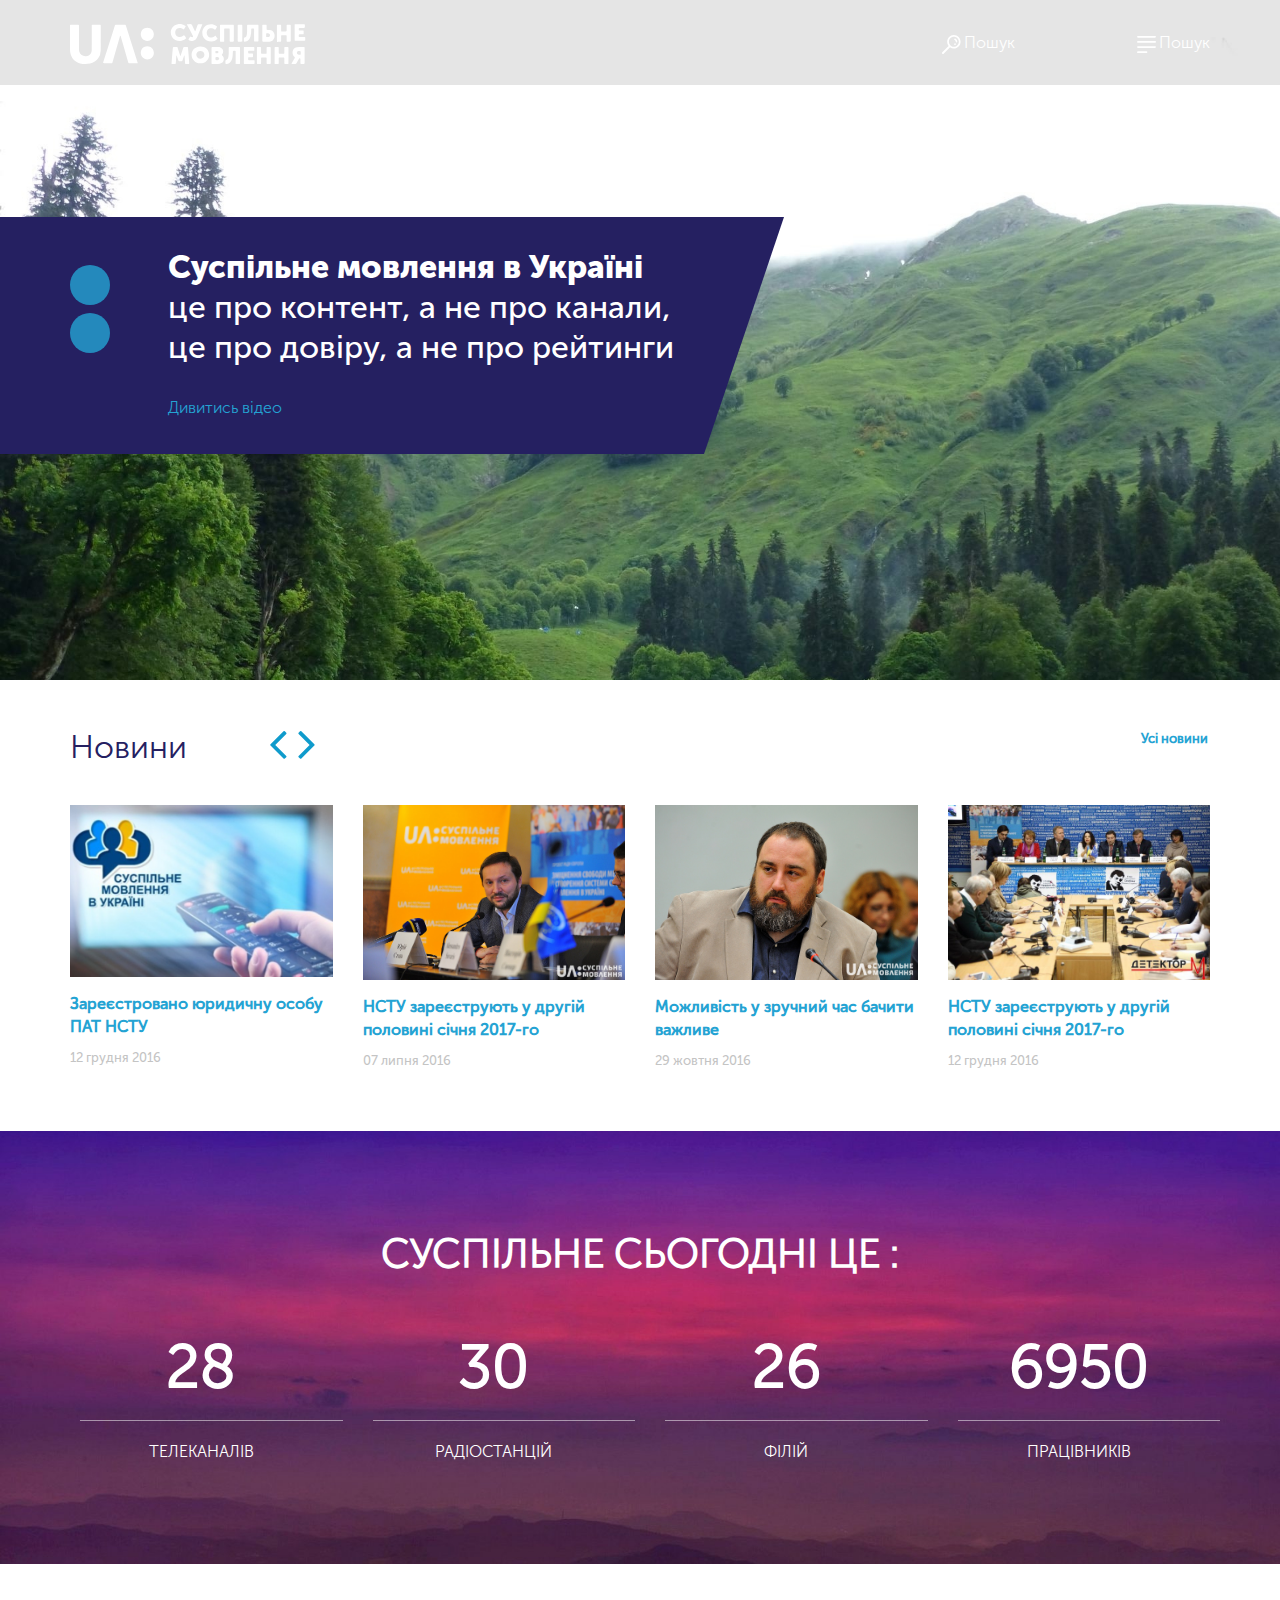
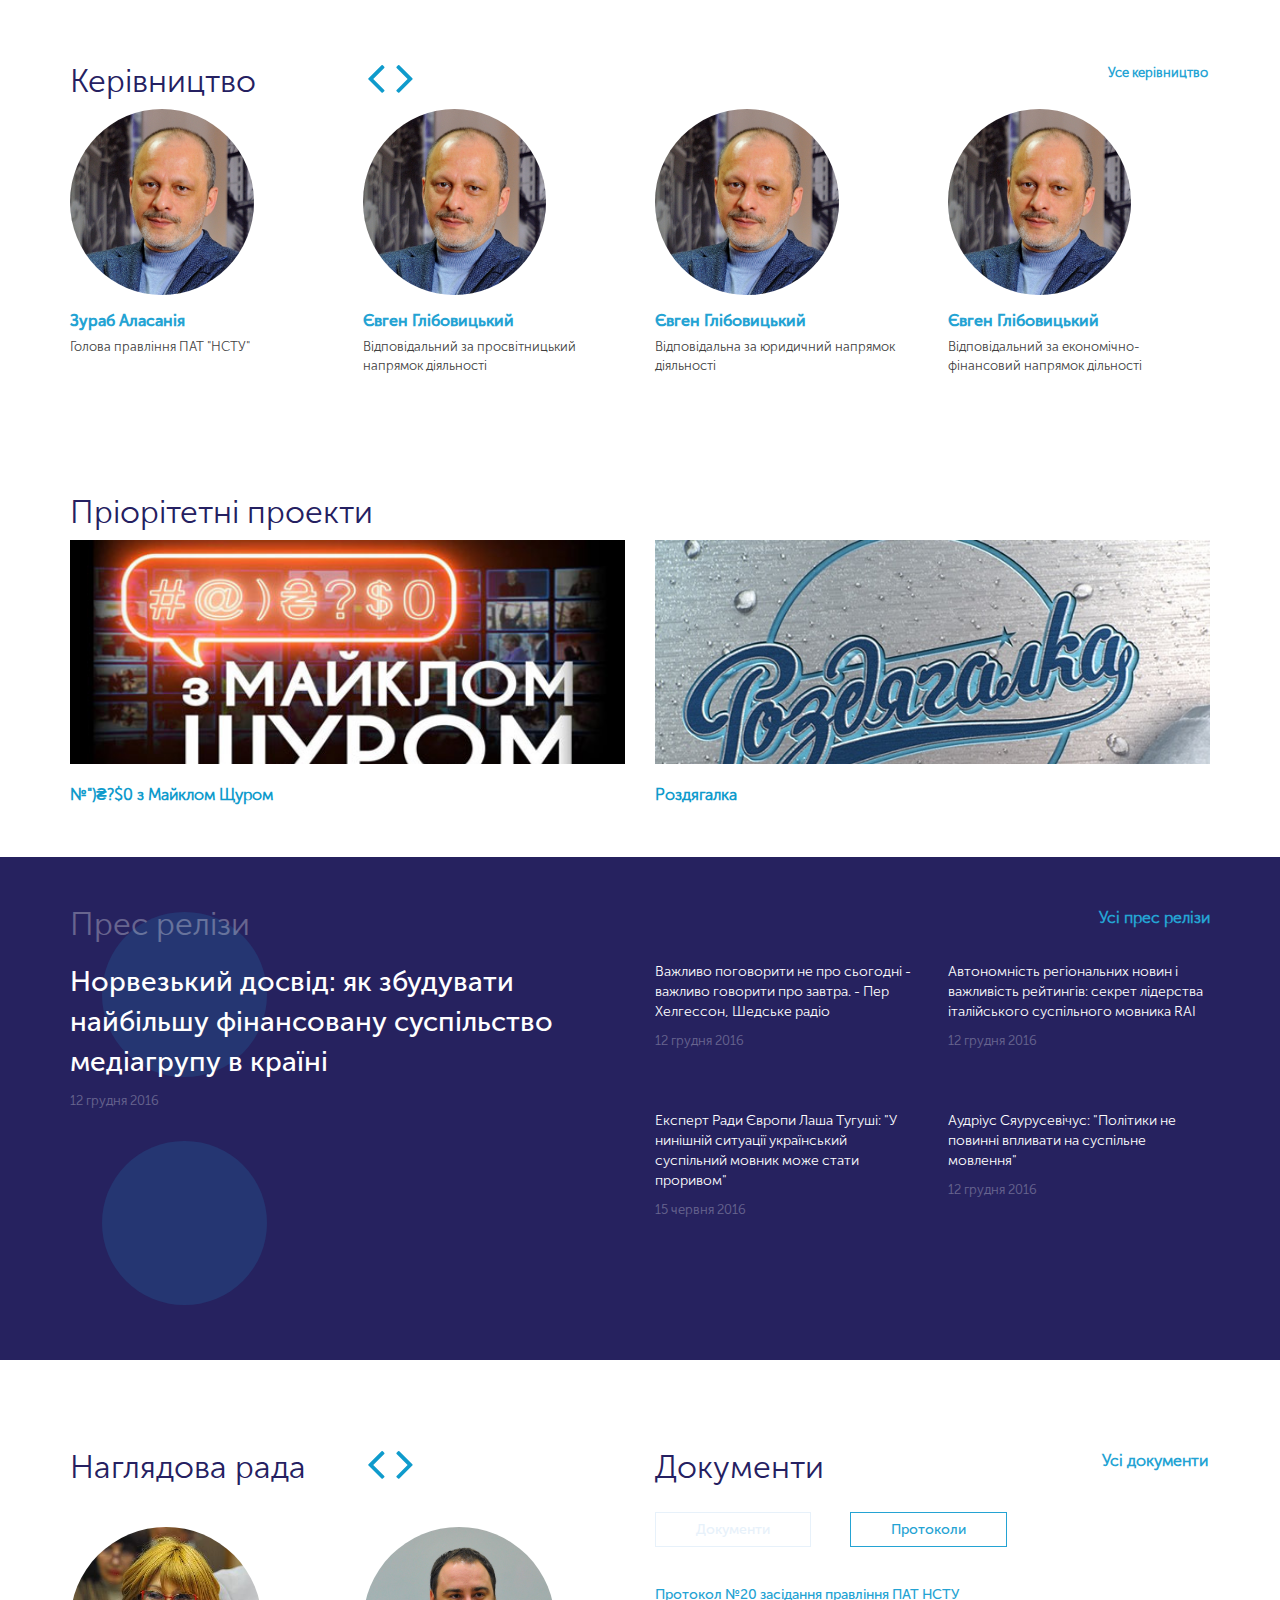
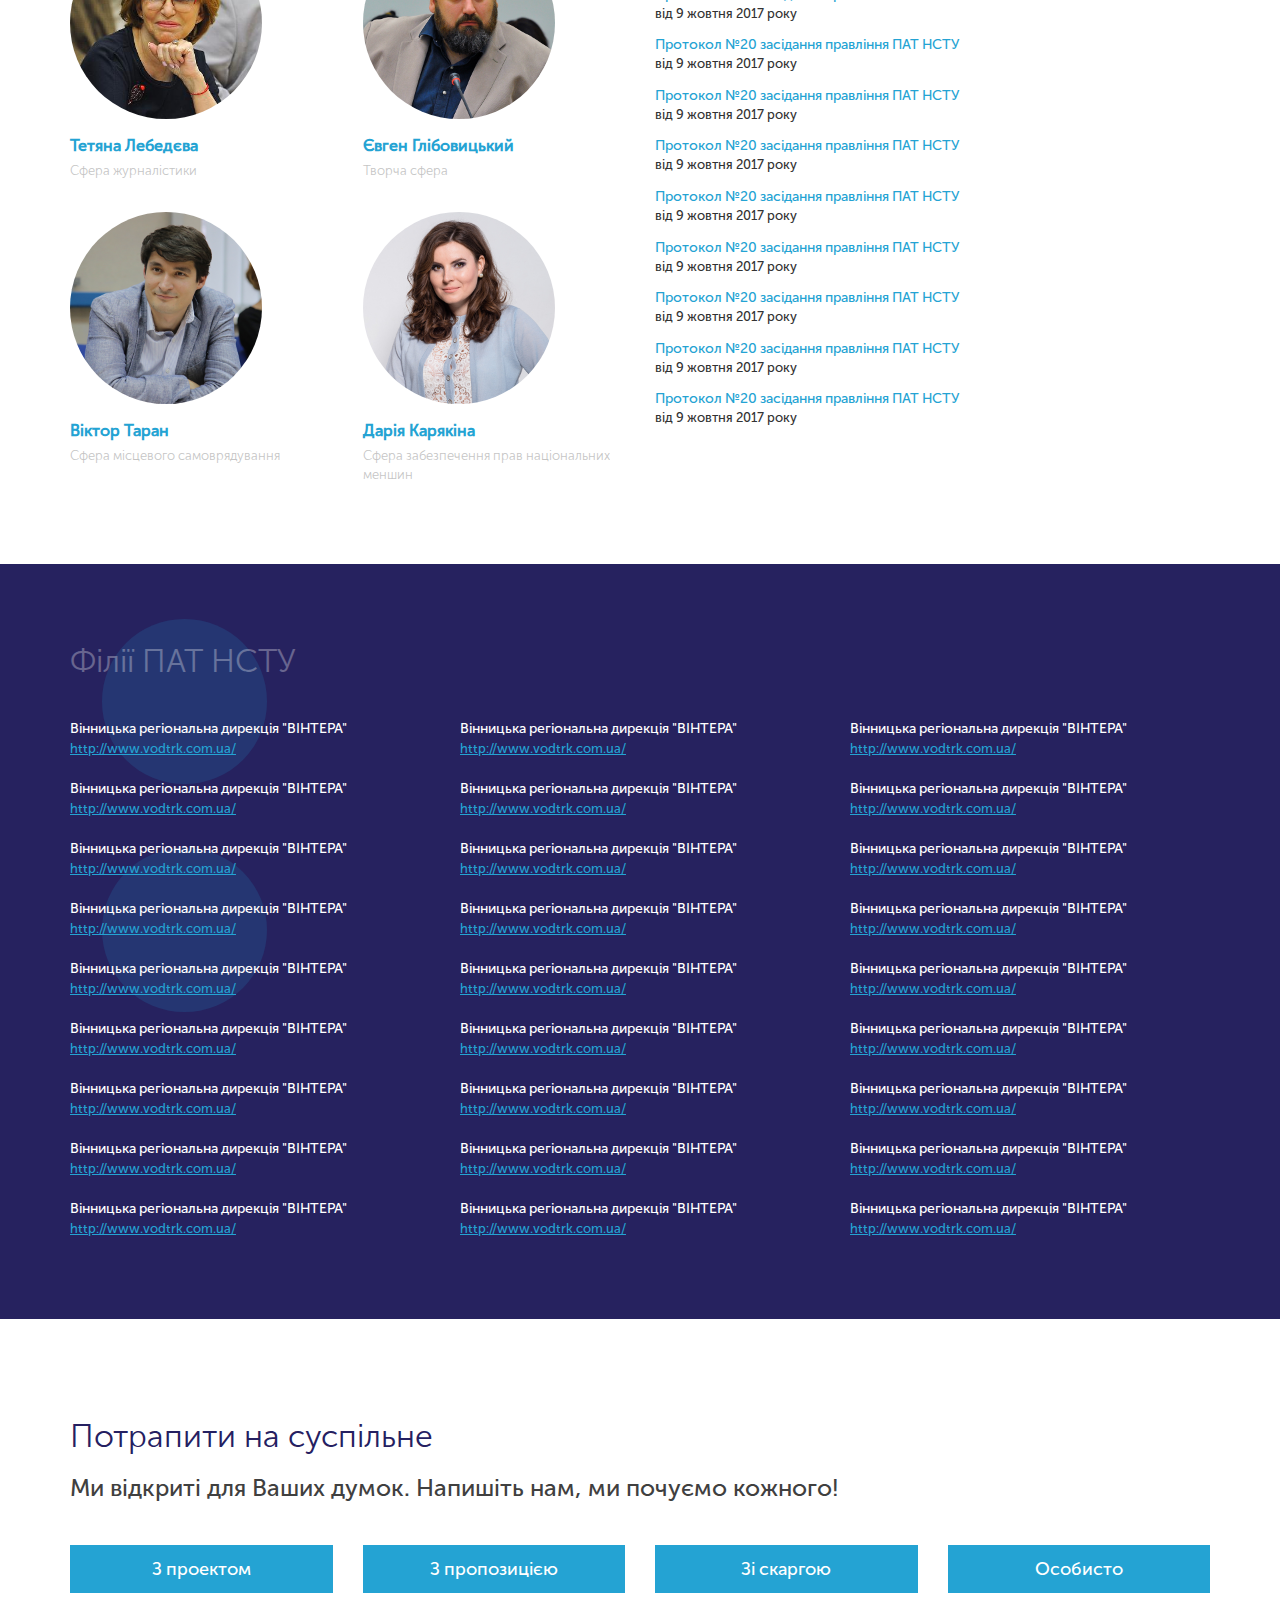
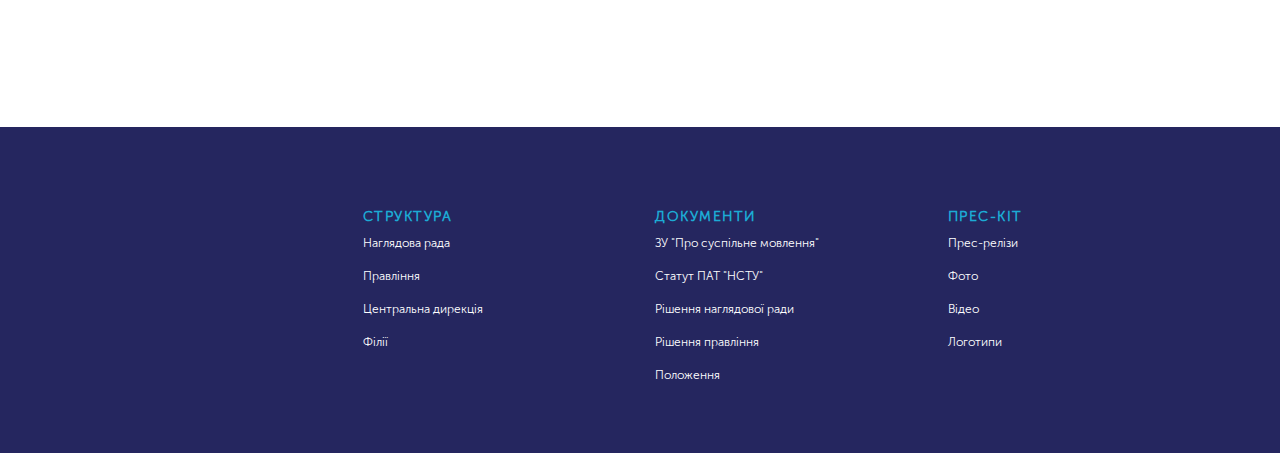
==== commit 4d169de6: "added Rada page" ====
--- a/index.html
+++ b/index.html
@@ -20,7 +20,7 @@
 				<div class="row">
 					<div class="col-xs-8 col-sm-8 col-md-4">
 						<div class="logo-nav">
-							<img src="assets/logo/logo.svg"alt="Logo">
+							<img src="assets/logo/logo.svg" alt="Logo">
 						</div>
 					</div>
 					<div class="col-xs-1 col-sm-1 col-md-4"></div>
@@ -188,7 +188,7 @@
 					<div class="col-md-6"></div>
 					<div class="col-xs-6 col-sm-6 col-md-2">
 						<div class="all-leadership-link">
-							<a href="#">Усе керівництво</a>
+							<a href="rada.html">Усе керівництво</a>
 						</div>
 					</div>
 				</div>
--- a/css/styles.css
+++ b/css/styles.css
@@ -461,13 +461,14 @@
 	}
 
 	.member-name {
-		margin: 5px 0;
-		font-size: 16px;
-		font-weight: bold;
-		font-family: MuseoSansCyrl500;
+		font-size: 16px;
+		font-weight: bold;
+		font-family: MuseoSansCyrl500;
+		margin-top: 16px;
 	}
 
 	.member-scope {
+		padding-top: 4px;
 		font-size: 13px;
 		color: #404040;
 		opacity: 0.3;
@@ -540,10 +541,6 @@
 			margin-top: 24px;
 		}
 
-		.senate-member:nth-child(1) {
-			margin-top: 16px;
-		}
-
 		.member-scope {
 			opacity: 1;
 		}
@@ -555,8 +552,6 @@
 		.all-doc-link {
 			font-size: 13px;
 		}
-
-
 	}
 
 	/* BRANCHS */
@@ -675,6 +670,10 @@
 		.tagline-descr {
 			font-size: 16px;
 		}
+
+		.member-scope-mobile {
+			opacity: 0.3;
+		}
 	}
 
 	/* FOOTER */
@@ -699,7 +698,12 @@
 		font-size: 12px;
 	}
 
-		/****** DARK HEADER  ******/
+	/***********************/
+	/****** RADA PAGE ******/
+	/***********************/
+
+
+	/****** DARK HEADER  ******/
 
 	.dark-header {
 		background-color: #252061;
@@ -708,7 +712,30 @@
 	.all-navbar {
 		height: 85px;
 	}
-
+	
+	/* RADA section */
+
+	.rada {
+		background-color: #fff;
+	}
+	
+	@media (max-width: 768px) {
+		.rada {
+			background-color: #f5f5f5;;
+		}
+
+		.member-img-mobile img{
+			width: 96px;
+			height: 96px;
+		}
+
+		.member-scope-mobile {
+			padding-top: 4px;
+		}
+
+
+	}
+	
 	/* POSTS section */
 	
 	.posts {
@@ -733,9 +760,16 @@
 		padding-top: 5px;
 	}
 
-	/* RADA PAGE */
-
-	.rada {
-		background-color: #f5f5f5;
-	}
+	/* FOOTER-WHITE */
+
+	.footer-white {
+		margin-top: 350.8px;
+	}
+
+	@media (max-width: 768px) {
+		.footer-white {
+			margin-top: 36px;
+	}
+	}
+
 	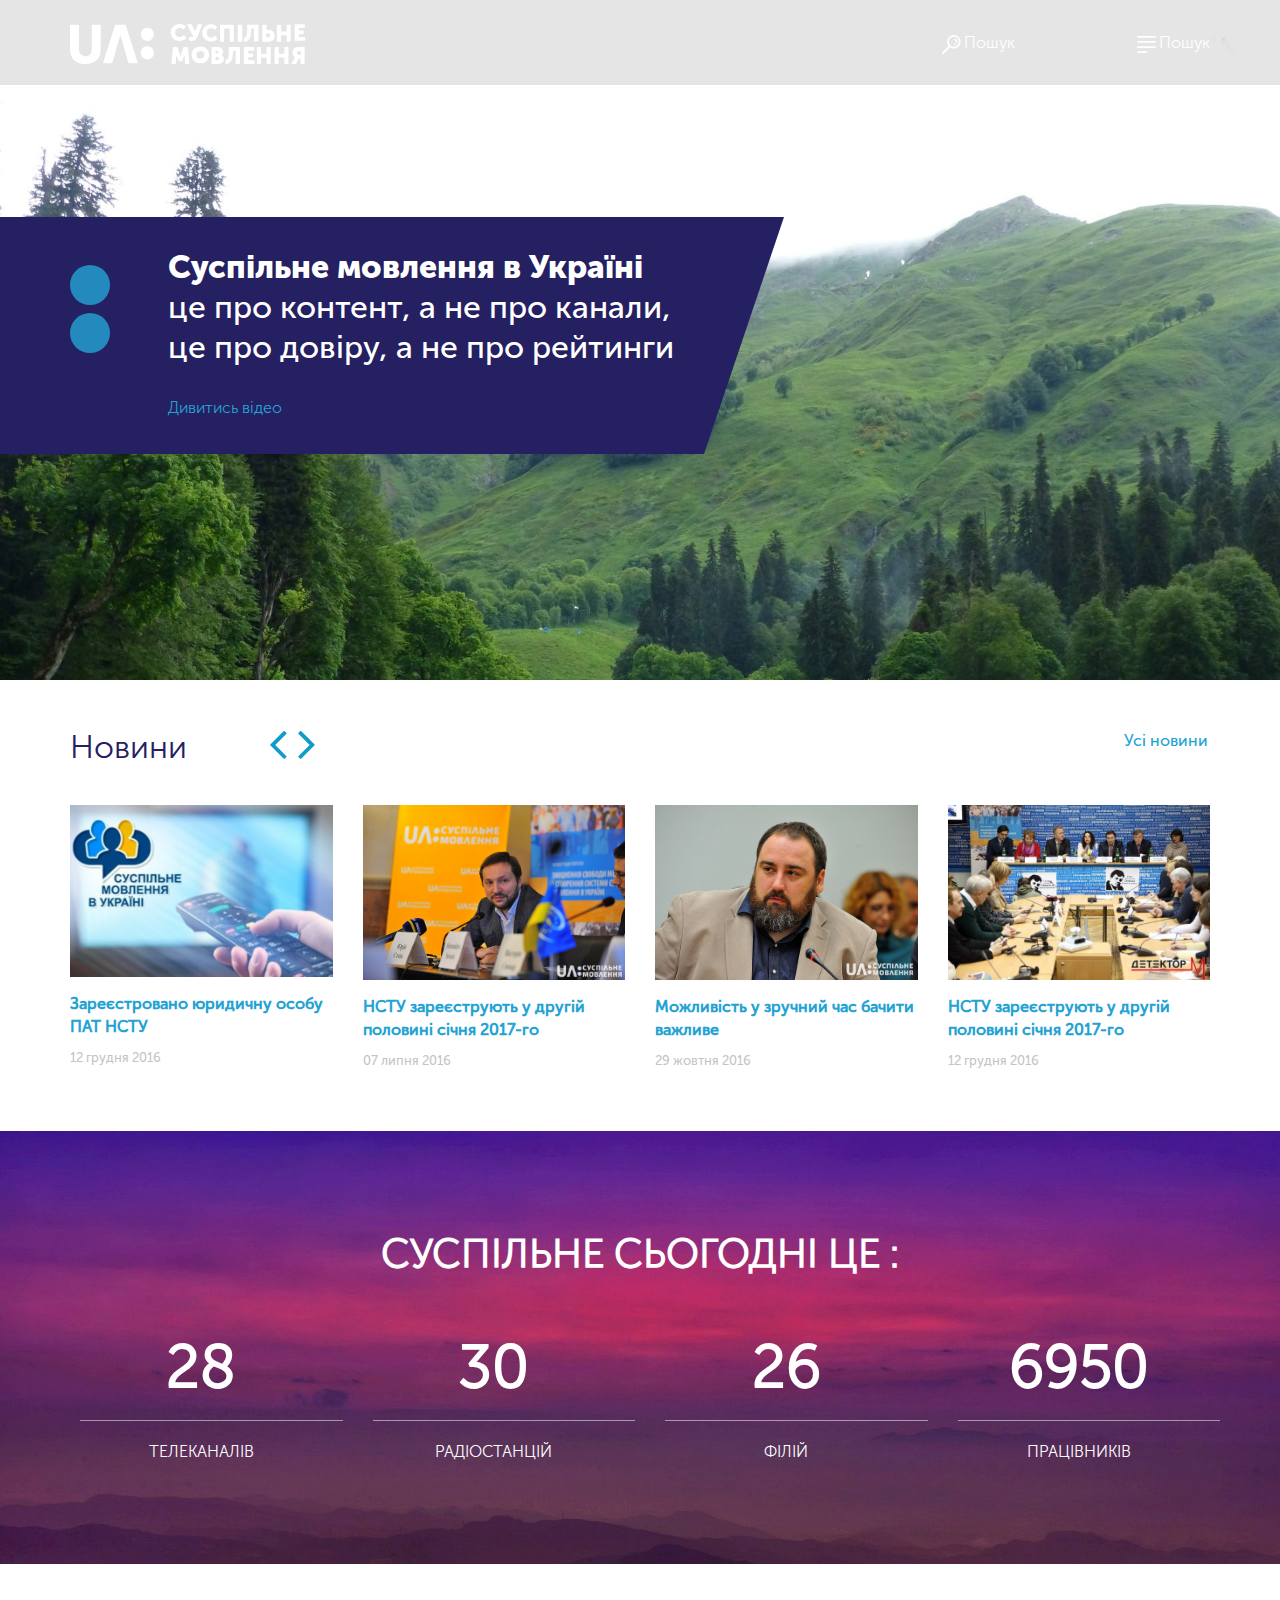
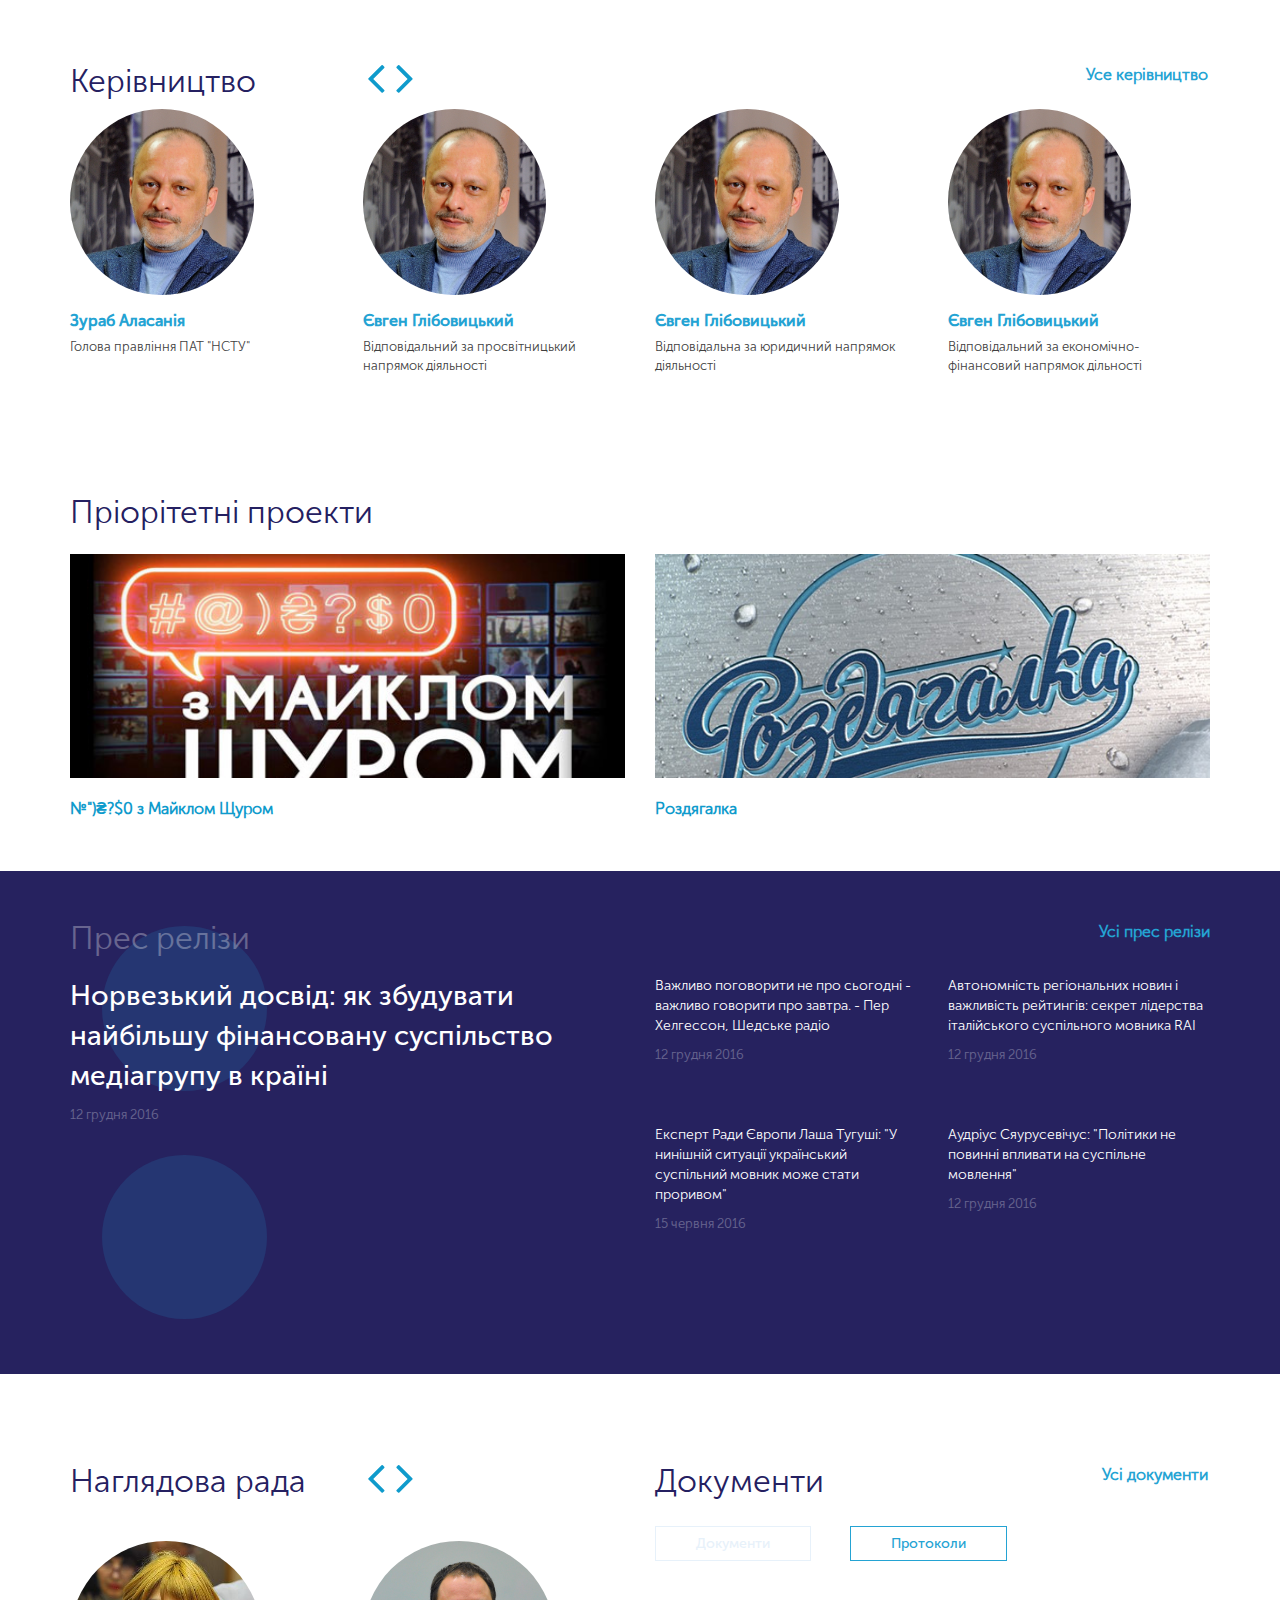
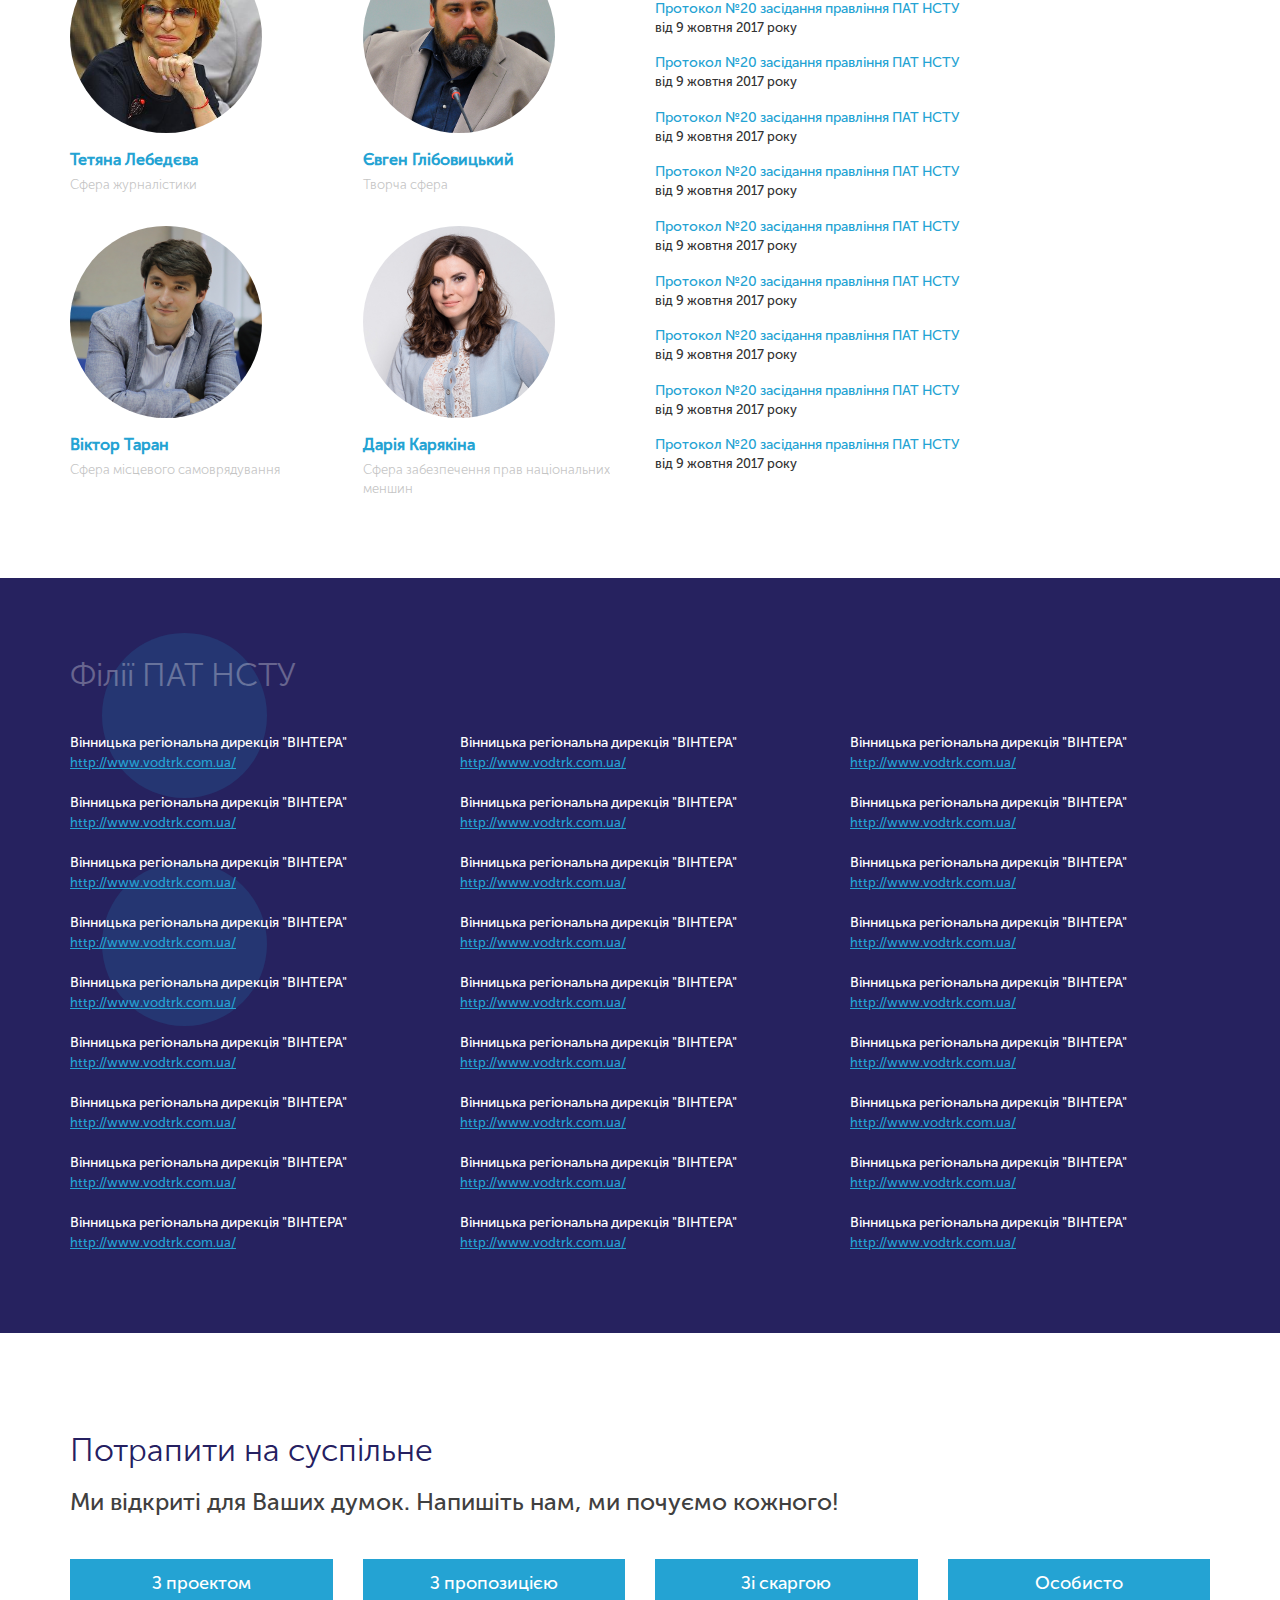
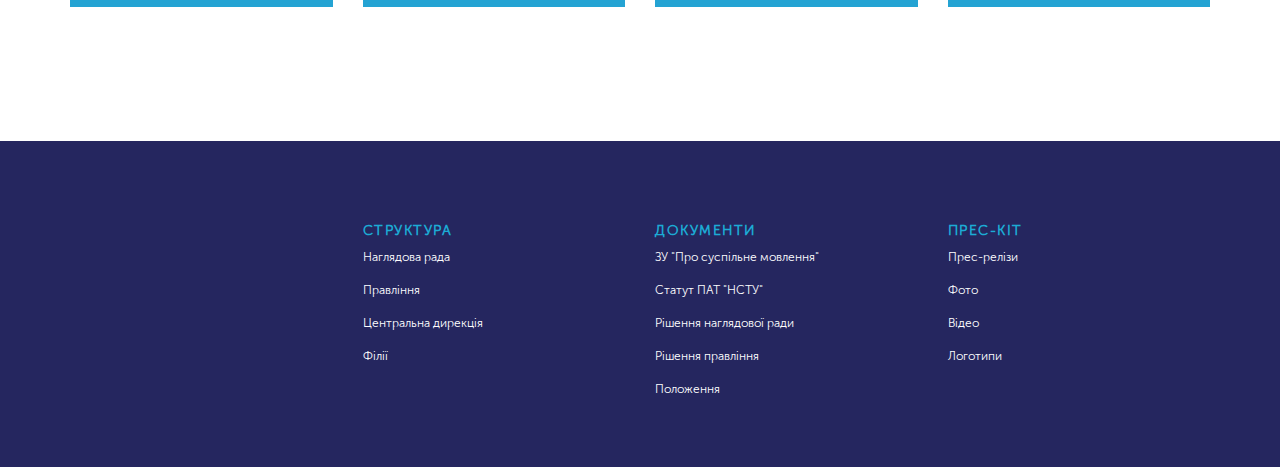
==== commit 7cb14d8c: "added all-docs.html open-news.html & mobile versions" ====
--- a/index.html
+++ b/index.html
@@ -89,7 +89,7 @@
 					<div class="col-md-7"></div>
 					<div class="col-xs-6 col-sm-6 col-md-2">
 						<div class="all-news-link">
-							<a href="#">Усі новини</a>
+							<a href="news.html">Усі новини</a>
 						</div>
 					</div>
 				</div>
@@ -101,7 +101,7 @@
 								<img src="img/news_image_5.jpg" alt="">
 							</div>
 							<div class="news-title">
-								<a href="#">Зареєстровано юридичну особу ПАТ НСТУ</a>
+								<a href="open-news.html">Зареєстровано юридичну особу ПАТ НСТУ</a>
 							</div>
 							<div class="grey-text">12 грудня 2016</div>
 						</div>
@@ -112,7 +112,7 @@
 								<img src="img/news_image_3.jpg" alt="">
 							</div>
 							<div class="news-title">
-								<a href="#">НСТУ зареєструють у другій половині січня 2017-го</a>
+								<a href="open-news.html">НСТУ зареєструють у другій половині січня 2017-го</a>
 							</div>
 							<div class="grey-text">07 липня 2016</div>
 						</div>
@@ -123,7 +123,7 @@
 								<img src="img/news_image_2.jpg" alt="">
 							</div>
 							<div class="news-title">
-								<a href="#">Можливість у зручний час бачити важливе</a>
+								<a href="open-news.html">Можливість у зручний час бачити важливе</a>
 								</div>
 							<div class="grey-text">29 жовтня 2016</div>
 						</div>
@@ -134,7 +134,7 @@
 								<img src="img/news_image_4.jpg" alt="">
 							</div>
 							<div class="news-title">
-								<a href="#">НСТУ зареєструють у другій половині січня 2017-го</a>
+								<a href="open-news.html">НСТУ зареєструють у другій половині січня 2017-го</a>
 							</div>
 							<div class="grey-text">12 грудня 2016</div>
 						</div>
@@ -246,7 +246,7 @@
 	<section class="priority-projects">
 		<div class="container">
 			<div class="content">
-				<h2 class="tagline">Пріорітетні проекти</h2>
+				<h2 class="tagline priority-tagline">Пріорітетні проекти</h2>
 				<div class="row">
 					<div class="col-xs-12 col-sm-12 col-md-6 col-lg-6">
 						<div class="project">
@@ -442,7 +442,7 @@
 								</div>
 								<div class="col-xs-6 col-sm-6">
 									<div class="all-doc-link">
-										<a href="#">Усі документи</a>
+										<a href="all-docs.html">Усі документи</a>
 									</div>
 								</div>
 							</div>
--- a/css/styles.css
+++ b/css/styles.css
@@ -34,6 +34,11 @@
 		.tagline {
 			font-size: 24px;
 		}
+
+		.grey-text {
+			padding-top: 4px;
+			font-size: 11px;
+		}
 	}
 
 	/* HEADER */
@@ -186,6 +191,7 @@
 	.news {
 		margin-top: 30px;
 		margin-bottom: 30px;
+		font-family: MuseoSansCyrl500;
 	}
 	
 	.controls {
@@ -205,15 +211,10 @@
 
 	.all-news-link a{
 		float: right;
-		font-size: 13px;
-		font-weight: bold;
+		font-size: 16px;
 		padding-top: 20px;
 		padding-right: 2px;
 	}
-	
-	.news {
-		font-family: MuseoSansCyrl500;
-	}
 
 	.news-title {
 		padding-top: 16px;
@@ -223,6 +224,27 @@
 		font-size: 16px;
 		font-weight: bold;
 		color: #24a3d3;
+	}
+
+	@media (max-width: 768px) {
+		.news {
+			margin-top: 16px;
+			margin-bottom: 16px;
+		}
+
+		.news-title {
+			padding-top: 8px;
+		}
+
+		.news-title a {
+			font-size: 13px;
+		}
+
+		.all-news-link a {
+			font-size: 13px;
+		}
+
+
 	}
 	
 	/* NUMBERS SECTION */
@@ -304,7 +326,7 @@
 
 	.all-leadership-link {
 		float: right;
-		font-size: 13px;
+		font-size: 16px;
 		font-weight: bold;
 		padding-top: 20px;
 		padding-right: 2px;
@@ -321,6 +343,10 @@
 		.leadership-name a {
 			padding: 0;
 		}
+
+		.all-leadership-link {
+			font-size: 13px;
+		}
 	}
 
 	/* PRIORITY PROJECTS */
@@ -328,6 +354,10 @@
 	.priority-projects {
 		margin-top: 100px;
 		margin-bottom: 50px;
+	}
+
+	.priority-tagline {
+		margin-bottom: 24px;
 	}
 	
 	.project {
@@ -369,6 +399,10 @@
 			margin-bottom: 32px;
 		}
 
+		.priority-tagline {
+			margin-bottom: 16px;	
+		}
+
 		.project-img {
 			height: auto;
 			overflow: hidden; 
@@ -505,7 +539,7 @@
 	}
 
 	.protocol {
-		margin: 12px 0;
+		margin-top: 16px;
 		font-family: MuseoSansCyrl500;
 	}
 
@@ -533,7 +567,7 @@
 	
 	@media (max-width: 768px) {
 		.senate {
-			padding-top: 32px;
+			padding-top: 16px;
 			padding-bottom: 32px;
 		}
 
@@ -698,8 +732,8 @@
 		font-size: 12px;
 	}
 
-	/***********************/
-	/****** RADA PAGE ******/
+	  /***********************/
+	 /****** RADA PAGE ******/
 	/***********************/
 
 
@@ -711,6 +745,7 @@
 
 	.all-navbar {
 		height: 85px;
+		line-height: 85px;
 	}
 	
 	/* RADA section */
@@ -721,7 +756,13 @@
 	
 	@media (max-width: 768px) {
 		.rada {
-			background-color: #f5f5f5;;
+			background-color: #f5f5f5;
+
+		}
+		
+		.rada-tagline {
+			margin-top: 24px;
+			margin-bottom: 0;
 		}
 
 		.member-img-mobile img{
@@ -733,43 +774,120 @@
 			padding-top: 4px;
 		}
 
-
-	}
-	
-	/* POSTS section */
-	
-	.posts {
-		padding-bottom: 40px;
-	}
+	}
+	
+	.rada-content-wrapper {
+		padding-bottom: 350.8px;
+	}
+
+	/* FOOTER-WHITE */
+
+
+	@media (max-width: 768px) {
+
+		.rada-content-wrapper {
+			padding-bottom: 36px;
+		}
+	}
+
+
+	  /***************************/
+	 /****** ALL NEWS PAGE ******/
+	/***************************/
+
+
+	/* all-news section */
 
 	.posts-tagline {
 		padding: 20px 0;
 	}
 
-	.post {
-		margin: 12px 5px;
-		padding: 0 5px 5px 5px;
-	}
-
-	.post-name {
-		margin-top: 5px;
-		font-weight: bold;
-	}
-
-	.post-date {
-		padding-top: 5px;
-	}
-
-	/* FOOTER-WHITE */
-
-	.footer-white {
-		margin-top: 350.8px;
-	}
-
-	@media (max-width: 768px) {
-		.footer-white {
-			margin-top: 36px;
-	}
-	}
-
-	+	.news-content-wrapper {
+		padding-bottom: 40.8px;
+	}
+
+	.load-more-link {
+		font-size: 13px;
+		color: #24a3d3;
+		font-family: MuseoSansCyrl500;
+		margin-top: 30px;
+	}
+
+
+	  /***************************/
+	 /****** OPEN NEWS PAGE *****/
+    /***************************/
+
+	.back-to-news-link {
+		margin-top: 40px;
+		color: #24a3d3;
+		font-size: 20px;
+	}
+
+	.open-news-title {
+		font-weight: bold;
+		color: #24a3d3;
+		margin-top: 24px;
+		margin-bottom: 24px;
+	}
+
+	.open-news-conten {
+		font-size: 14px;
+		margin-top: 24px;
+	}
+
+	.open-news-img {
+		padding-top: 35px;
+	}
+
+	.read-also {
+		margin-top: 80px;
+	}
+
+	@media (max-width: 768px) {
+
+		.back-to-news-link {
+			margin-top: 34px;
+			margin-bottom: 21px;
+			font-size: 14px;
+		}
+
+		.open-news-title {
+			margin-top: 16px;
+			font-size: 18px;
+		}
+
+		.open-news-img {
+			padding-top: 0px;
+		}
+
+		.open-news-wrapper {
+			margin-bottom: 574px;
+		}
+	}
+
+
+	  /***************************/
+	 /****** ALL DOCS PAGE *****/
+    /***************************/
+
+	.all-docs-wrapper {
+		margin-top: 40px;
+		margin-bottom: 400px;
+	}
+
+	 .all-doc-tagline {
+	 	margin-bottom: 8px;
+	}
+
+	@media (max-width: 768px) {
+		.all-docs-wrapper {
+			margin-top: 24px;
+			margin-bottom: 40px;
+		}
+	}
+
+
+
+
+	
